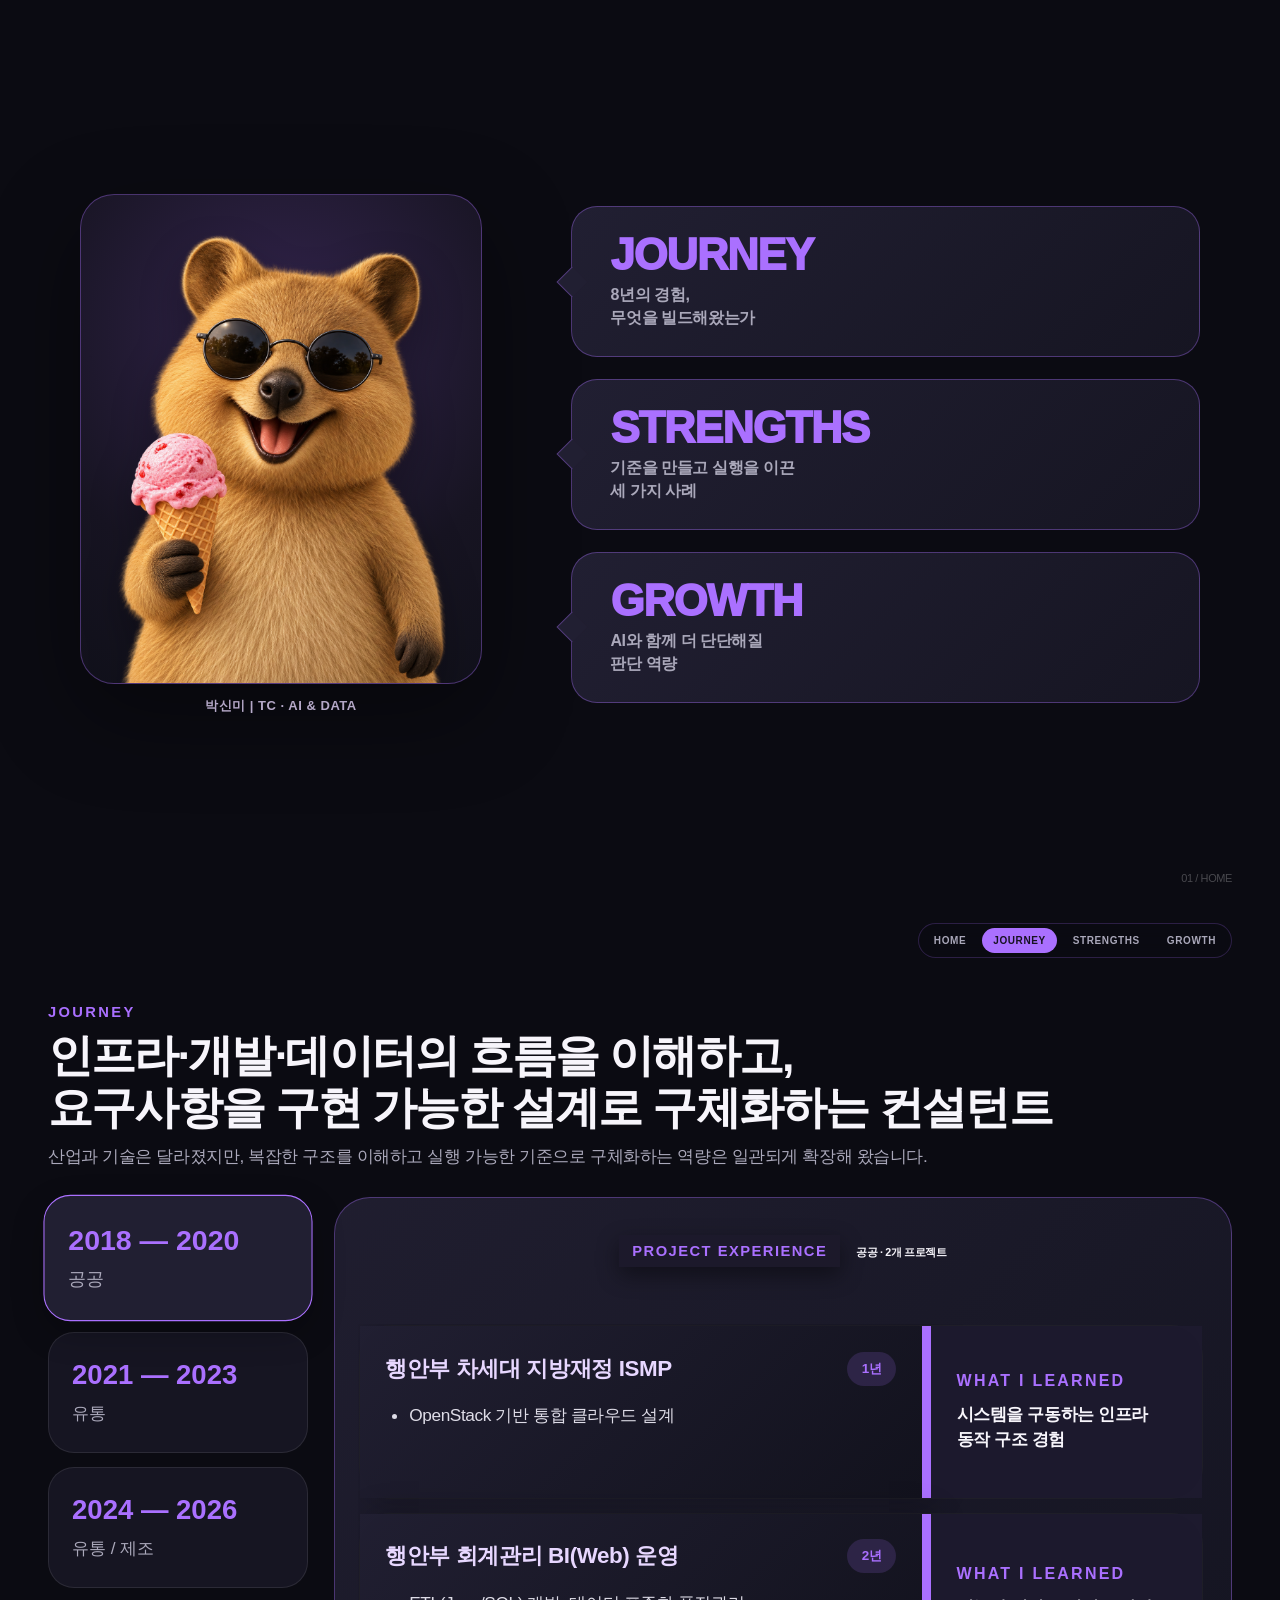
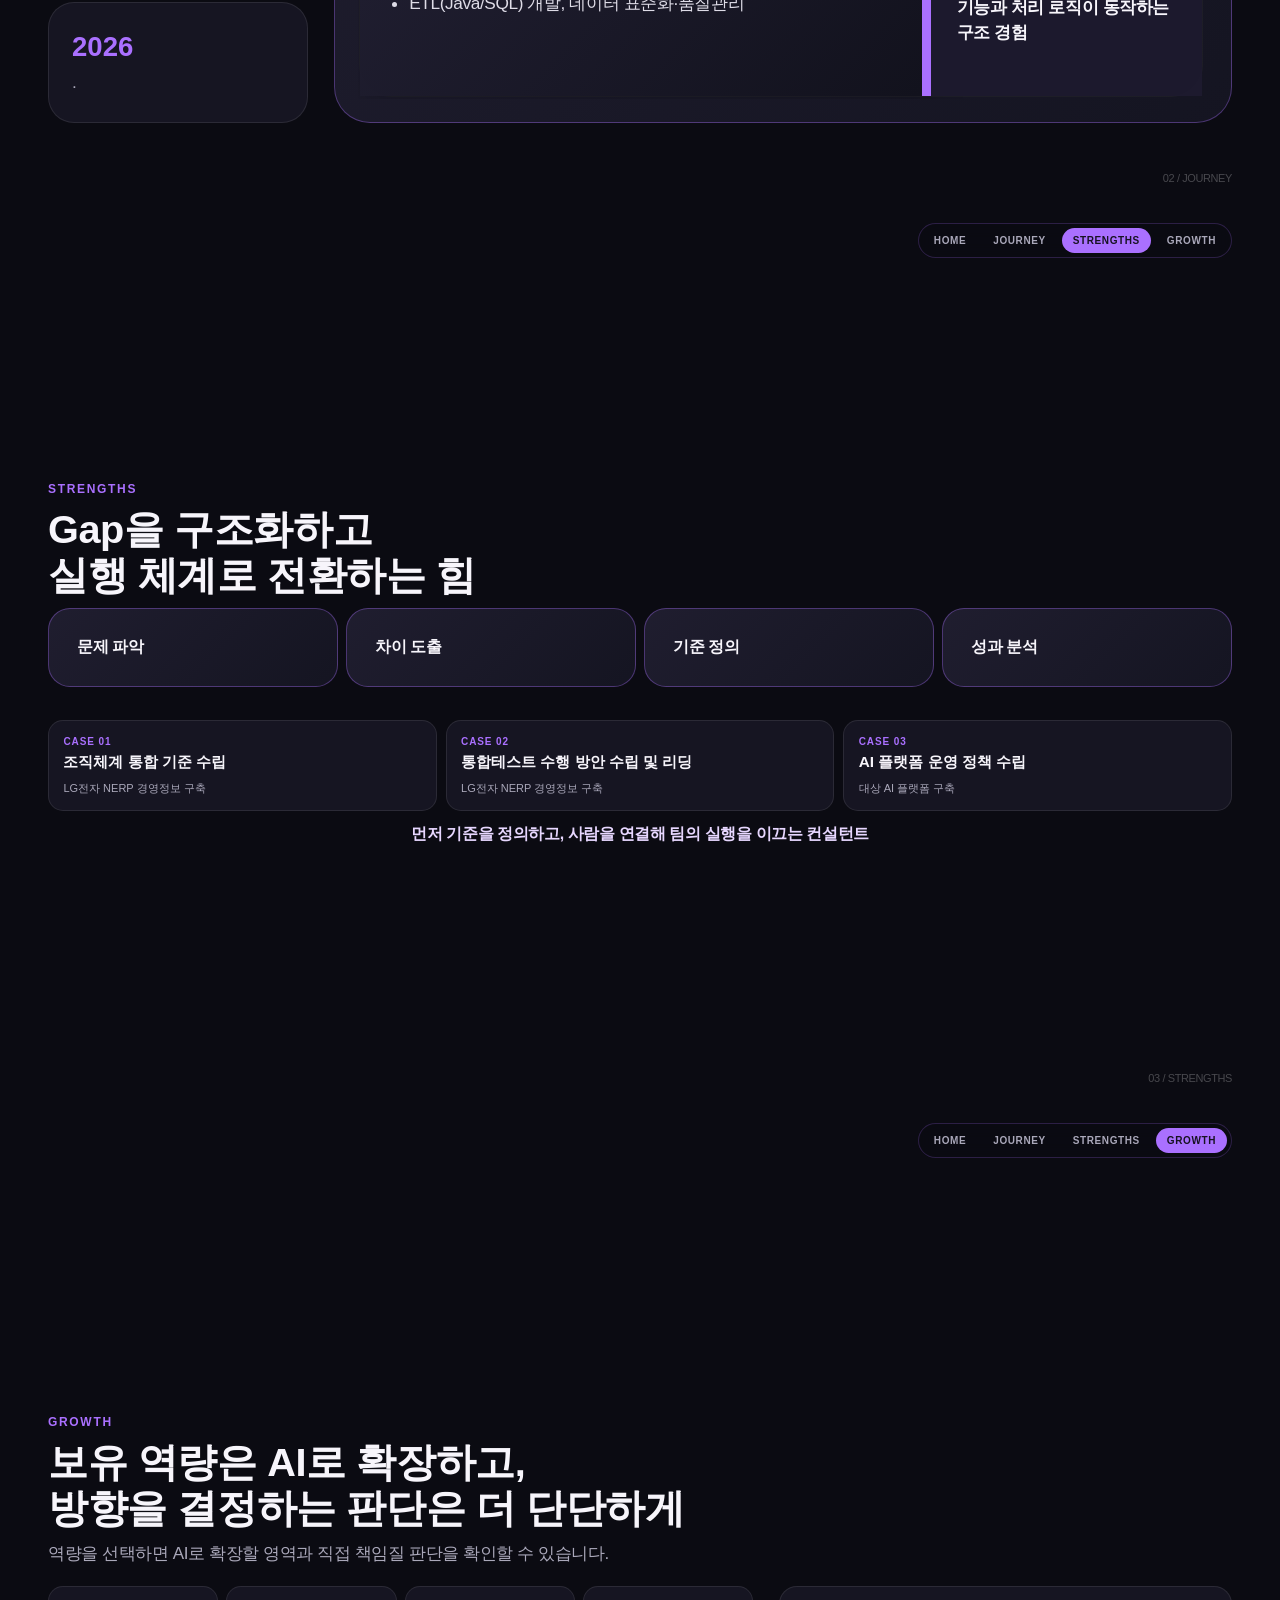
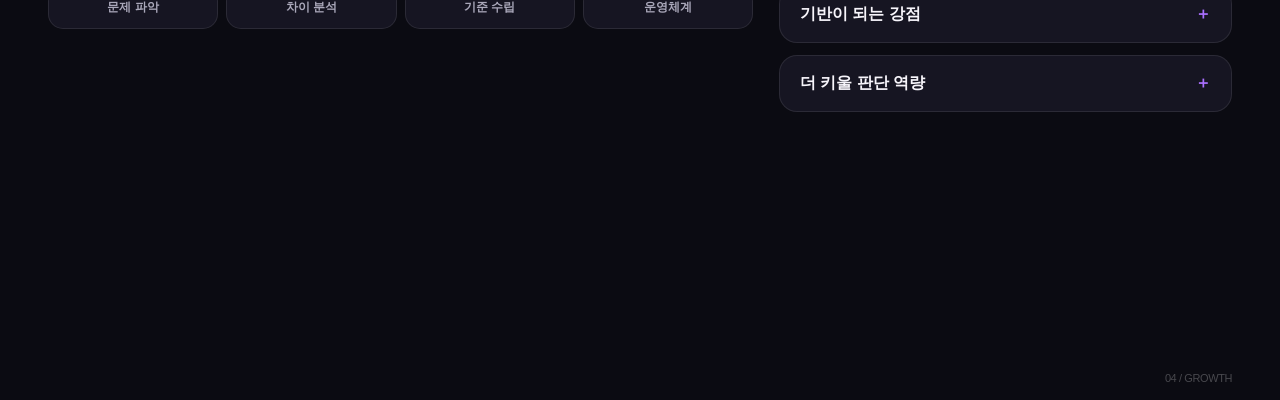
==== mycareer.html @ f5cd616d "Add career storytelling portfolio" ====
<!doctype html>
<html lang="ko">
<head>
  <meta charset="utf-8">
  <meta name="viewport" content="width=device-width,initial-scale=1,viewport-fit=cover">
  <meta name="description" content="">
  <title>박신미 | Career Storytelling</title>
  <link rel="stylesheet" href="mycareer.css?v=20260919-3">
  <script type="module" src="mycareer/app.js?v=20260919-2"></script>
</head>
<body>
  <div class="progress" id="progress" aria-hidden="true"></div>
  <p class="load-status" id="loadStatus" role="status">콘텐츠를 불러오는 중입니다.</p>

  <main hidden>
    <section class="slide home-slide" id="home" aria-label="Career Storytelling Home">
      <div class="slide-inner home-grid">
        <figure class="quokka-figure">
          <div class="quokka-card"><img id="quokkaImage" src="images/쿼카 이미지.png" alt=""></div>
          <figcaption data-text="home.imageCaption"></figcaption>
        </figure>
        <nav class="home-menu" id="homeMenu" aria-label="발표 목차"></nav>
      </div>
      <span class="page-no">01 / HOME</span>
    </section>

    <section class="slide" id="journey" aria-labelledby="journeyTitle">
      <nav class="section-nav" aria-label="발표 영역 이동"></nav>
      <div class="slide-inner">
        <header class="slide-head">
          <p class="eyebrow" data-text="journey.eyebrow"></p>
          <h2 id="journeyTitle" data-text="journey.title"></h2>
          <p class="lead" data-text="journey.description"></p>
        </header>
        <div class="journey-layout awaiting">
          <div class="select-list journey-list" id="journeyTabs" aria-label="경력 연도 선택"></div>
          <article class="detail-panel journey-detail" id="journeyDetail" aria-live="polite" hidden></article>
        </div>
      </div>
      <span class="page-no">02 / JOURNEY</span>
    </section>

    <section class="slide" id="strengths" aria-labelledby="strengthsTitle">
      <nav class="section-nav" aria-label="발표 영역 이동"></nav>
      <div class="slide-inner">
        <header class="slide-head compact-head">
          <p class="eyebrow" data-text="strengths.eyebrow"></p>
          <h2 id="strengthsTitle" data-text="strengths.title"></h2>
          <!-- <p class="lead" data-text="strengths.description"> -->
            <div class="case-steps">
            <div class="detail-panel case-detail"><b>문제 파악</b></div>
            <div class="detail-panel case-detail"><b>차이 도출</b></div>
            <div class="detail-panel case-detail"><b>기준 정의</b></div>
            <div class="detail-panel case-detail"><b>성과 분석</b></div>
            </div>
          <!-- </p> -->
        </header>
        <section class="method-strip" aria-label="네 가지 문제 해결 역량">
          <div id="methodSteps"></div>
        </section>
        <div class="strength-layout awaiting">
          <div class="select-list case-list" id="caseTabs" aria-label="강점 사례 선택"></div>
          <article class="detail-panel case-detail" id="caseDetail" aria-live="polite" hidden></article>
        </div>
        <p class="closing" data-text="strengths.closing"></p>
      </div>
      <span class="page-no">03 / STRENGTHS</span>
    </section>

    <section class="slide" id="growth" aria-labelledby="growthTitle">
      <nav class="section-nav" aria-label="발표 영역 이동"></nav>
      <div class="slide-inner">
        <header class="slide-head compact-head">
          <p class="eyebrow" data-text="growth.eyebrow"></p>
          <h2 id="growthTitle" data-text="growth.title"></h2>
          <p class="lead" data-text="growth.description"></p>
        </header>
        <div class="growth-layout">
          <div>
            <div class="capability-tabs" id="capabilityTabs" aria-label="역량 선택"></div>
            <article class="growth-detail" id="growthDetail" aria-live="polite" hidden></article>
          </div>
          <div class="growth-secondary">
            <section class="accordion-panel" id="foundationPanel">
              <button class="accordion-trigger" type="button" aria-expanded="false"><span data-text="growth.foundationTitle"></span><b>＋</b></button>
              <div class="accordion-content" id="foundationContent" hidden></div>
            </section>
            <section class="accordion-panel" id="priorityPanel">
              <button class="accordion-trigger" type="button" aria-expanded="false"><span data-text="growth.priorityTitle"></span><b>＋</b></button>
              <div class="accordion-content" id="priorityContent" hidden></div>
            </section>
          </div>
        </div>
      </div>
      <span class="page-no">04 / GROWTH</span>
    </section>
  </main>
  <noscript>이 페이지는 JavaScript를 활성화해야 표시됩니다.</noscript>
</body>
</html>
---- mycareer.css ----
/* 발표 화면: 각 section이 디바이스의 한 화면을 정확히 사용합니다. */
:root{--bg:#0b0b12;--surface:#161522;--surface-2:#211f32;--text:#f7f5fb;--muted:#aaa8ba;--accent:#aa70ff;--accent-soft:#e7d7ff;--line:rgba(170,112,255,.36);--max:1280px;--nav:54px}
*{box-sizing:border-box}html{scroll-behavior:smooth;scroll-snap-type:y mandatory}body{margin:0;background:var(--bg);color:var(--text);font-family:Pretendard,"Noto Sans KR","Apple SD Gothic Neo",sans-serif;letter-spacing:-.025em;overflow-x:hidden}button,a{font:inherit}button{color:inherit}a{color:inherit;text-decoration:none}.progress{position:fixed;z-index:100;inset:0 auto auto 0;height:3px;width:0;background:var(--accent)}.load-status{padding:30px}.slide{position:relative;height:100vh;height:100svh;min-height:520px;padding:clamp(52px,7vh,80px) clamp(20px,4vw,48px) clamp(30px,4vh,48px);display:flex;align-items:center;scroll-snap-align:start;scroll-snap-stop:always;overflow:hidden}.slide-inner{width:min(100%,var(--max));max-height:100%;margin:auto}.home-link{position:absolute;z-index:20;right:clamp(20px,4vw,48px);top:clamp(18px,3vh,30px);padding:9px 15px;border:1px solid var(--line);border-radius:99px;color:var(--accent-soft);font-size:12px;font-weight:900;letter-spacing:.1em;background:rgba(11,11,18,.75);backdrop-filter:blur(9px)}.home-link:hover,.home-link:focus-visible{background:var(--accent);color:#171222}.page-no{position:absolute;right:clamp(20px,4vw,48px);bottom:16px;color:rgba(255,255,255,.25);font-size:11px}.eyebrow{margin:0 0 10px;color:var(--accent);font-size:12px;font-weight:900;letter-spacing:.14em}h1,h2,h3,p{margin-top:0}h1{margin-bottom:16px;font-size:clamp(34px,5.1vw,70px);line-height:1.1}h2{margin-bottom:10px;font-size:clamp(25px,3.1vw,46px);line-height:1.16}.hl{color:var(--accent)}.lead{max-width:950px;margin-bottom:0;color:var(--muted);font-size:clamp(13px,1.35vw,17px);line-height:1.55}.slide-head{margin-bottom:clamp(18px,3vh,34px)}.compact-head{margin-bottom:clamp(10px,2vh,20px)}
/* HOME */.home-grid{display:grid;grid-template-columns:.82fr .76fr 1fr;align-items:center;gap:clamp(24px,4vw,62px)}.home-copy{align-self:center}.quokka-card{position:relative;width:100%;max-width:390px;aspect-ratio:.82;margin:0 auto;display:grid;place-items:end center;overflow:hidden;border:1px solid var(--line);border-radius:34px;background:radial-gradient(circle at 50% 28%,#33244d,#171422 64%,#11111b);box-shadow:0 30px 90px rgba(0,0,0,.38)}.quokka-card img{width:108%;height:100%;object-fit:contain;object-position:center bottom;filter:drop-shadow(0 20px 20px rgba(0,0,0,.3))}.quokka-card figcaption{position:absolute;bottom:16px;padding:7px 13px;border-radius:99px;background:rgba(11,11,18,.72);font-size:11px;font-weight:800;backdrop-filter:blur(8px)}.home-menu{display:grid;gap:14px}.home-menu a{padding:18px 22px;border:1px solid var(--line);border-radius:20px;background:linear-gradient(135deg,var(--surface-2),var(--surface));transition:.22s}.home-menu a:hover,.home-menu a:focus-visible{transform:translateX(-7px);border-color:var(--accent)}.home-menu small{display:block;margin-bottom:6px;color:var(--accent);font-size:10px;font-weight:900;letter-spacing:.12em}.home-menu strong{font-size:clamp(16px,1.6vw,22px);line-height:1.35}
/* 선택형 공통 */.journey-layout,.strength-layout{display:grid;grid-template-columns:minmax(235px,.58fr) 1.42fr;gap:clamp(16px,2vw,28px);min-height:0}.select-list{display:grid;gap:9px}.select-list button,.capability-tabs button{width:100%;border:1px solid rgba(255,255,255,.09);border-radius:15px;background:var(--surface);text-align:left;cursor:pointer;transition:.2s}.select-list button:hover,.select-list button.active,.capability-tabs button:hover,.capability-tabs button.active{border-color:var(--accent);background:var(--surface-2)}.detail-panel{min-height:0;border:1px solid var(--line);border-radius:22px;background:linear-gradient(135deg,rgba(32,30,48,.98),rgba(21,21,34,.98));animation:reveal .28s ease}
/* JOURNEY */.journey-list{grid-template-rows:repeat(4,1fr)}.journey-list button{padding:clamp(12px,2vh,21px)}.journey-list button.active{transform:scale(1.035);box-shadow:0 12px 32px rgba(0,0,0,.24)}.journey-list b{display:block;color:var(--accent);font-size:clamp(16px,2vw,24px)}.journey-list span{display:block;margin-top:3px;color:var(--muted);font-size:12px}.journey-detail{padding:clamp(18px,3vw,34px);display:grid;grid-template-columns:1fr .72fr;gap:24px;align-items:center}.detail-kicker{margin-bottom:8px;color:var(--accent);font-size:11px;font-weight:900;letter-spacing:.1em}.journey-detail h3{font-size:clamp(20px,2.2vw,30px)}.project-list{margin:0;padding-left:20px}.project-list li{margin:8px 0;color:#dedce7;font-size:clamp(13px,1.25vw,16px);line-height:1.45}.insight-card{padding:22px;border-radius:18px;background:rgba(11,11,18,.55)}.insight-card h4{margin:0 0 9px;color:var(--accent);font-size:12px}.insight-card p{margin:0;font-size:clamp(15px,1.55vw,20px);line-height:1.55}
/* STRENGTHS */.method-strip{display:grid;grid-template-columns:minmax(230px,.75fr) 1.6fr;align-items:center;gap:18px;margin-bottom:clamp(10px,1.7vh,18px);padding:11px 16px;border-radius:16px;background:var(--surface)}.method-strip h3{margin:0;font-size:clamp(13px,1.2vw,16px)}.method-strip>div{display:grid;grid-template-columns:repeat(4,1fr);gap:7px}.method-step{padding:8px;text-align:center;border-radius:10px;background:rgba(11,11,18,.55);font-size:11px}.method-step b{color:var(--accent);margin-right:5px}.case-list{grid-template-rows:repeat(3,1fr)}.case-list button{padding:clamp(11px,1.6vh,17px)}.case-list small{display:block;color:var(--accent);font-size:10px;font-weight:900;letter-spacing:.09em}.case-list b{display:block;margin:5px 0;font-size:clamp(13px,1.2vw,16px)}.case-list span{color:var(--muted);font-size:11px}.case-detail{padding:clamp(16px,2.4vw,28px)}.case-title-row{display:flex;align-items:start;justify-content:space-between;gap:16px}.case-title-row h3{margin:3px 0 14px;font-size:clamp(18px,1.8vw,25px)}.chip{padding:7px 11px;border-radius:99px;background:rgba(170,112,255,.15);color:var(--accent-soft);font-size:10px;font-weight:850;white-space:nowrap}.case-steps{display:grid;grid-template-columns:repeat(4,1fr);gap:8px}.case-step{padding:clamp(10px,1.3vw,16px);border-radius:13px;background:rgba(11,11,18,.52)}.case-step b{display:block;margin-bottom:8px;color:var(--accent);font-size:11px}.case-step p{margin:0;font-size:clamp(11px,1vw,13px);line-height:1.5}.closing{margin:clamp(8px,1.4vh,15px) 0 0;color:var(--accent-soft);font-size:clamp(13px,1.25vw,17px);font-weight:850;text-align:center}
/* GROWTH */.growth-layout{display:grid;grid-template-columns:1.4fr .9fr;gap:clamp(16px,2vw,26px)}.capability-tabs{display:grid;grid-template-columns:repeat(4,1fr);gap:8px;margin-bottom:12px}.capability-tabs button{padding:12px 8px;text-align:center;color:var(--muted);font-size:12px;font-weight:850}.capability-tabs button.active{color:var(--text)}.growth-detail{display:grid;grid-template-columns:1fr 1fr;gap:12px}.judgment-card{min-height:clamp(145px,23vh,220px);padding:clamp(17px,2.2vw,26px);border-radius:20px;background:var(--surface)}.judgment-card.human{background:var(--surface-2);border-top:3px solid var(--accent)}.judgment-card small{color:var(--accent);font-size:10px;font-weight:900;letter-spacing:.1em}.judgment-card h3{margin:16px 0 0;font-size:clamp(17px,2vw,25px);line-height:1.45}.growth-secondary{display:grid;gap:12px}.accordion-panel{border:1px solid rgba(255,255,255,.09);border-radius:18px;background:var(--surface);overflow:hidden}.accordion-trigger{width:100%;padding:17px 20px;display:flex;justify-content:space-between;border:0;background:transparent;font-weight:850;cursor:pointer;text-align:left}.accordion-trigger b{color:var(--accent)}.accordion-content{padding:0 14px 14px;display:grid;gap:7px}.accordion-content[hidden]{display:none}.mini-item{padding:11px 13px;border-radius:12px;background:rgba(11,11,18,.52)}.mini-item small{color:var(--accent);font-size:9px;font-weight:900}.mini-item b{display:block;margin:4px 0;font-size:12px}.mini-item p{margin:0;color:var(--muted);font-size:11px;line-height:1.4}
button:focus-visible,a:focus-visible{outline:3px solid var(--accent);outline-offset:3px}@keyframes reveal{from{opacity:.35;transform:translateY(7px)}to{opacity:1;transform:none}}
/* 낮은 노트북·태블릿에서는 글자와 여백을 줄여 한 화면을 유지합니다. */
@media(max-height:720px) and (min-width:761px){.slide{padding-top:46px;padding-bottom:26px}.slide-head{margin-bottom:12px}.lead{font-size:12px}.home-grid{grid-template-columns:.8fr .62fr 1fr}.quokka-card{max-width:290px}.method-strip{margin-bottom:8px;padding:8px 13px}.journey-list button{padding:10px}.case-list button{padding:9px}.case-detail{padding:16px}.case-step{padding:10px}.closing{margin-top:7px}.judgment-card{min-height:138px}.accordion-trigger{padding:12px 16px}.mini-item{padding:8px 11px}}
/* 모바일은 세로 한 화면 안에서 선택 버튼과 상세 내용이 위아래로 배치됩니다. */
@media(max-width:760px){html{scroll-snap-type:y proximity}.slide{padding:54px 16px 28px;min-height:560px}.home-grid{grid-template-columns:1fr 1fr;grid-template-rows:auto 1fr;gap:14px}.home-copy{grid-column:1/-1}.home-copy .lead{display:none}.quokka-card{max-height:48vh;border-radius:22px}.home-menu{gap:8px}.home-menu a{padding:12px}.home-menu strong{font-size:13px}.journey-layout,.strength-layout,.growth-layout{grid-template-columns:1fr}.select-list{display:flex;overflow-x:auto;scrollbar-width:none}.select-list button{flex:0 0 42%;padding:10px}.journey-detail{grid-template-columns:1fr;padding:16px;gap:12px}.journey-detail h3{margin-bottom:8px}.project-list li{margin:4px 0;font-size:11px}.insight-card{padding:12px}.insight-card p{font-size:12px}.method-strip{grid-template-columns:1fr;padding:9px;margin-bottom:8px;gap:7px}.method-strip h3{font-size:11px}.method-step{padding:6px;font-size:9px}.strength-layout{gap:8px}.case-list button{flex-basis:62%}.case-detail{padding:13px}.case-title-row h3{margin-bottom:8px}.case-steps{grid-template-columns:1fr 1fr}.case-step{padding:8px}.case-step b{margin-bottom:4px}.case-step p{font-size:9px}.closing{font-size:11px;margin-top:7px}.compact-head{margin-bottom:8px}.compact-head .lead{display:none}.growth-layout{gap:10px}.capability-tabs{gap:5px}.capability-tabs button{padding:9px 4px;font-size:10px}.judgment-card{min-height:110px;padding:14px}.judgment-card h3{margin-top:9px;font-size:14px}.growth-secondary{grid-template-columns:1fr 1fr;gap:7px}.accordion-trigger{padding:11px;font-size:11px}.accordion-content{position:absolute;z-index:10;left:16px;right:16px;padding:12px;background:var(--surface-2);border-radius:14px;box-shadow:0 18px 50px rgba(0,0,0,.5)}.mini-item{padding:8px}.home-link{top:13px;right:16px;padding:7px 11px}.page-no{display:none}}
@media(max-width:420px){h1{font-size:30px}h2{font-size:22px}.home-grid{grid-template-columns:.85fr 1fr}.quokka-card{max-height:43vh}.home-menu strong{font-size:11px}.slide-head{margin-bottom:12px}.journey-list button{flex-basis:48%}.method-strip>div{gap:3px}.method-step b{display:block}.case-list button{flex-basis:72%}}
@media(prefers-reduced-motion:reduce){html{scroll-behavior:auto}*,*::before,*::after{animation:none!important;transition:none!important}}
@media print{html{scroll-snap-type:none}.progress,.home-link{display:none}.slide{height:auto;min-height:100vh;page-break-after:always;overflow:visible}}

/* 발표 전에는 선택지만 넓게 보여주고, 클릭 후 상세 패널이 같은 화면에 나타납니다. */
.journey-layout.awaiting,.strength-layout.awaiting{grid-template-columns:1fr}
.journey-layout.awaiting .select-list,.strength-layout.awaiting .select-list{display:grid;grid-template-columns:repeat(4,1fr);grid-template-rows:1fr}
.strength-layout.awaiting .select-list{grid-template-columns:repeat(3,1fr)}
[hidden]{display:none!important}
@media(max-width:760px){.journey-layout.awaiting .select-list,.strength-layout.awaiting .select-list{display:flex}.journey-layout.awaiting .select-list button{flex-basis:48%}.strength-layout.awaiting .select-list button{flex-basis:72%}}

/* HOME 개편: 쿼카와 쿼카가 말하는 세 개의 발표 주제만 보여줍니다. */
.home-slide{padding-top:clamp(36px,5vh,58px)}
.home-grid{grid-template-columns:minmax(260px,.78fr) minmax(360px,1.22fr);gap:clamp(42px,7vw,100px);max-width:1120px}
.quokka-figure{width:100%;max-width:430px;margin:0 auto;text-align:center}
.quokka-card{max-width:none}
.quokka-figure figcaption{display:block;margin-top:13px;color:var(--accent-soft);font-size:13px;font-weight:850;letter-spacing:.04em}
.home-menu{gap:clamp(14px,2.4vh,24px)}
.home-menu a{position:relative;padding:clamp(21px,3vh,32px) clamp(24px,3vw,38px);border-radius:26px}
.home-menu a::before{content:"";position:absolute;left:-11px;top:50%;width:21px;height:21px;transform:translateY(-50%) rotate(45deg);border-left:1px solid var(--line);border-bottom:1px solid var(--line);background:var(--surface-2)}
.home-menu a:hover::before,.home-menu a:focus-visible::before{border-color:var(--accent)}
.home-menu small{margin:0 0 7px;color:var(--accent);font-size:clamp(25px,3.4vw,46px);line-height:1;font-weight:950;letter-spacing:-.025em}
.home-menu strong{color:var(--muted);font-size:clamp(12px,1.25vw,16px);font-weight:650;line-height:1.4}

/* 모든 하위 화면에서 전체 발표 영역으로 바로 이동합니다. */
.section-nav{position:absolute;z-index:20;right:clamp(20px,4vw,48px);top:clamp(16px,2.5vh,26px);display:flex;gap:5px;padding:4px;border:1px solid rgba(170,112,255,.22);border-radius:99px;background:rgba(11,11,18,.78);backdrop-filter:blur(10px)}
.section-nav a{padding:7px 11px;border-radius:99px;color:var(--muted);font-size:10px;font-weight:900;letter-spacing:.06em}
.section-nav a:hover,.section-nav a:focus-visible,.section-nav a.active{color:#171222;background:var(--accent)}

@media(max-height:720px) and (min-width:761px){.home-grid{grid-template-columns:minmax(220px,.65fr) 1.35fr}.quokka-figure{max-width:300px}.home-menu a{padding:16px 28px}.home-menu small{font-size:28px}}
@media(max-width:760px){.home-grid{grid-template-columns:minmax(130px,.82fr) 1.18fr;grid-template-rows:1fr;gap:20px}.quokka-card{max-height:66vh}.quokka-figure figcaption{font-size:10px;margin-top:8px}.home-menu{gap:8px}.home-menu a{padding:15px 14px;border-radius:17px}.home-menu a::before{left:-8px;width:15px;height:15px}.home-menu small{font-size:clamp(19px,6vw,30px);margin-bottom:4px}.home-menu strong{font-size:10px}.section-nav{right:12px;top:10px;gap:1px}.section-nav a{padding:6px 7px;font-size:8px}}
@media(max-width:420px){.home-grid{grid-template-columns:.82fr 1.18fr;gap:14px}.home-menu small{font-size:18px}.home-menu strong{font-size:9px}.home-menu a{padding:13px 11px}}

/* STRENGTHS 상단: 제목 대신 네 가지 문제 해결 역량을 동일한 비중의 박스로 강조합니다. */
.method-strip{display:block;padding:0;background:transparent}
.method-strip>div{display:grid;grid-template-columns:repeat(4,1fr);gap:10px}
.method-step{position:relative;min-height:58px;padding:13px 12px;display:flex;align-items:center;justify-content:center;border:1px solid rgba(170,112,255,.24);border-radius:14px;background:linear-gradient(135deg,var(--surface-2),var(--surface));font-size:clamp(12px,1.15vw,15px);font-weight:850}
.method-step:not(:last-child)::after{content:"→";position:absolute;z-index:2;right:-10px;color:var(--accent);font-size:14px}
.method-step b{margin-right:8px;font-size:10px;letter-spacing:.08em}
@media(max-height:720px) and (min-width:761px){.method-step{min-height:45px;padding:9px}}
@media(max-width:760px){.method-strip>div{gap:5px}.method-step{min-height:43px;padding:7px 4px;flex-direction:column;font-size:9px}.method-step b{margin:0 0 2px}.method-step:not(:last-child)::after{right:-6px;font-size:10px}}

/* JOURNEY 프로젝트 카드: 같은 연도의 프로젝트를 이름·수행 내용·경험별로 분리합니다. */
.journey-detail{display:block;padding:clamp(16px,2.2vw,28px)}
.journey-detail-head{display:flex;align-items:baseline;justify-content:space-between;gap:16px;margin-bottom:12px}
.journey-detail-head .detail-kicker,.journey-detail-head h3{margin:0}
.project-cards{display:grid;grid-template-columns:repeat(2,minmax(0,1fr));gap:11px}
.project-card{min-width:0;padding:clamp(13px,1.6vw,19px);border-radius:16px;background:rgba(11,11,18,.54)}
.project-card-head{display:flex;align-items:start;justify-content:space-between;gap:10px;margin-bottom:8px}
.project-card-head h4{margin:0;color:var(--accent-soft);font-size:clamp(13px,1.2vw,16px);line-height:1.35}
.project-card-head span{flex:0 0 auto;padding:4px 7px;border-radius:99px;background:rgba(170,112,255,.15);color:var(--accent);font-size:9px;font-weight:850}
.project-card .project-list{margin-bottom:10px}
.project-card .project-list li{margin:4px 0;font-size:clamp(14px,.95vw,13px);line-height:1.4}
.project-insight{padding:9px 11px;border-left:3px solid var(--accent);background:rgba(170,112,255,.08)}
.project-insight b{display:block;margin-bottom:3px;color:var(--accent);font-size:8px;letter-spacing:.08em}
.project-insight p{margin:0;font-size:clamp(10px,.9vw,12px);line-height:1.4}
@media(max-height:720px) and (min-width:761px){.journey-detail{padding:14px}.project-card{padding:11px}.project-card .project-list li{font-size:10px}.project-insight{padding:7px 9px}}
@media(max-width:760px){.journey-detail-head{margin-bottom:7px}.journey-detail-head h3{font-size:13px}.project-cards{gap:7px}.project-card{padding:9px}.project-card-head{display:block}.project-card-head h4{font-size:10px}.project-card-head span{display:inline-block;margin-top:4px}.project-card .project-list{padding-left:13px;margin-bottom:6px}.project-card .project-list li{font-size:8px}.project-insight{padding:6px}.project-insight p{font-size:8px}}

/* JOURNEY 참고 레이아웃: 프로젝트는 위아래, 카드 내부 정보는 왼쪽과 오른쪽으로 구분합니다. */
.journey-detail{display:flex;flex-direction:column;padding:clamp(14px,2vw,24px)}
.journey-detail-head{flex:0 0 auto;margin-bottom:10px}
.project-cards{flex:1;min-height:0;display:flex;flex-direction:column;gap:9px}
.project-card{flex:var(--duration-weight,1) 1 0;min-height:80px;padding:0;display:grid;grid-template-columns:minmax(0,1fr) minmax(230px,1.05fr);gap:0;overflow:hidden;border:1px solid rgba(255,255,255,.06);border-radius:18px;background:rgba(11,11,18,.5)}
.project-main{min-width:0;padding:clamp(12px,1.5vw,19px);display:flex;flex-direction:column;justify-content:flex-start;background:linear-gradient(135deg,rgba(33,31,50,.96),rgba(18,18,29,.96));box-shadow:10px 0 24px rgba(0,0,0,.18)}
.project-card-head{display:flex;align-items:center;justify-content:space-between;gap:12px;margin:0 0 7px}
.project-card-head h4{margin:0;color:var(--accent-soft);font-size:clamp(12px,1.25vw,17px);line-height:1.3}
.project-card-head span{flex:0 0 auto;padding:5px 9px;border-radius:99px;background:rgba(170,112,255,.16);color:var(--accent);font-size:10px;font-weight:900}
.project-card .project-list{margin:0;padding-left:17px}
.project-card .project-list li{margin:3px 0;font-size:clamp(14px,.88vw,12px);line-height:1.35}
.project-insight{min-width:0;margin:0;padding:clamp(12px,1.6vw,20px);display:flex;flex-direction:column;justify-content:center;border:0;border-left:5px solid var(--accent);background:rgba(30,27,47,.92)}
.project-insight b{display:block;margin-bottom:8px;color:var(--accent);font-size:10px;letter-spacing:.12em}
.project-insight p{margin:0;font-size:clamp(11px,1.1vw,15px);font-weight:700;line-height:1.45}
@media(max-height:720px) and (min-width:761px){.journey-detail{padding:12px}.project-cards{gap:6px}.project-card{min-height:64px}.project-main,.project-insight{padding:9px 12px}.project-card-head{margin-bottom:3px}.project-card .project-list li{margin:1px 0;font-size:9px}.project-insight b{margin-bottom:4px}}
@media(max-width:760px){.journey-detail{padding:10px}.journey-detail-head{margin-bottom:6px}.project-cards{gap:5px}.project-card{min-height:74px;grid-template-columns:minmax(0,1.15fr) minmax(115px,.85fr);border-radius:11px}.project-main,.project-insight{padding:8px}.project-card-head{display:flex;margin-bottom:3px}.project-card-head h4{font-size:9px}.project-card-head span{margin:0;padding:3px 5px;font-size:7px}.project-card .project-list{padding-left:11px}.project-card .project-list li{margin:1px 0;font-size:7px}.project-insight{border-left-width:3px}.project-insight b{margin-bottom:3px;font-size:6px}.project-insight p{font-size:8px}}

/* JOURNEY 정보 비중 조정: 연도는 간결하게, 프로젝트 수행 경험은 더 크게 보여줍니다. */
.journey-layout{grid-template-columns:minmax(170px,.38fr) minmax(0,1.62fr);gap:clamp(14px,1.7vw,22px)}
.project-card{grid-template-columns:minmax(0,1.55fr) minmax(190px,.65fr)}
.project-card-head h4{font-size:clamp(15px,1.45vw,20px)}
.project-card .project-list li{font-size:clamp(11px,1.08vw,15px);line-height:1.45}
.project-insight{padding-inline:clamp(11px,1.25vw,17px)}
.project-insight p{font-size:clamp(10px,.95vw,13px)}
@media(max-height:720px) and (min-width:761px){.journey-layout{grid-template-columns:minmax(155px,.34fr) minmax(0,1.66fr)}.project-card{grid-template-columns:minmax(0,1.6fr) minmax(175px,.6fr)}.project-card-head h4{font-size:13px}.project-card .project-list li{font-size:10px}.project-insight p{font-size:9px}}
@media(max-width:760px){.journey-layout{grid-template-columns:1fr}.project-card{grid-template-columns:minmax(0,1.45fr) minmax(105px,.55fr)}.project-card-head h4{font-size:10px}.project-card .project-list li{font-size:8px}.project-insight p{font-size:7px}}

/* JOURNEY 확대 레이아웃: 1600×800 발표 화면의 정보 크기와 비율을 기준으로 합니다. */
#journey .slide-inner{width:min(100%,1540px)}
#journey .slide-head{margin-bottom:clamp(20px,3vh,30px)}
#journey .eyebrow{font-size:clamp(14px,1.15vw,19px);letter-spacing:.16em}
#journey .slide-head h2{font-size:clamp(36px,3.5vw,56px);line-height:1.16;letter-spacing:-.04em}
#journey .slide-head .lead{font-size:clamp(16px,1.35vw,21px);line-height:1.5}
#journey .journey-layout{grid-template-columns:minmax(260px,.48fr) minmax(0,1.86fr);gap:clamp(20px,2vw,30px)}
#journey .journey-list{gap:clamp(10px,1.5vh,17px)}
#journey .journey-list button{min-height:clamp(88px,13.5vh,124px);padding:clamp(16px,2.4vh,25px) clamp(18px,1.8vw,27px);border-radius:26px}
#journey .journey-list b{font-size:clamp(23px,2.15vw,35px);line-height:1.1}
#journey .journey-list span{margin-top:10px;font-size:clamp(14px,1.35vw,21px)}
#journey .journey-detail{padding:clamp(16px,1.8vw,27px);border-radius:36px}
#journey .journey-detail-head{margin-bottom:clamp(12px,1.7vh,18px);padding:0 4px}
#journey .journey-detail-head .detail-kicker{padding:8px 13px;background:rgba(28,25,43,.94);box-shadow:0 8px 22px rgba(0,0,0,.42);font-size:clamp(12px,1.15vw,18px)}
#journey .journey-detail-head h3{padding:6px 12px;background:rgba(20,18,29,.9);box-shadow:0 8px 22px rgba(0,0,0,.4);font-size:clamp(13px,1.25vw,19px)}
#journey .project-cards{gap:clamp(10px,1.5vh,17px)}
#journey .project-card{min-height:clamp(126px,18vh,190px);grid-template-columns:minmax(0,1.55fr) minmax(280px,.72fr);border-radius:32px}
#journey .project-main{padding:clamp(19px,2vw,30px);box-shadow:12px 0 30px rgba(0,0,0,.24)}
#journey .project-card-head{margin-bottom:clamp(9px,1.3vh,15px)}
#journey .project-card-head h4{font-size:clamp(19px,1.75vw,28px);line-height:1.25}
#journey .project-card-head span{padding:8px 15px;font-size:clamp(12px,1.05vw,17px)}
#journey .project-card .project-list{padding-left:24px}
#journey .project-card .project-list li{margin:6px 0;font-size:clamp(15px,1.35vw,21px);line-height:1.4}
#journey .project-insight{padding:clamp(19px,2vw,30px);border-left-width:9px}
#journey .project-insight b{margin-bottom:12px;font-size:clamp(13px,1.25vw,19px);letter-spacing:.14em}
#journey .project-insight p{font-size:clamp(15px,1.35vw,21px);line-height:1.45}

/* 화면 높이가 작은 노트북에서는 확대 비율을 낮춰 한 슬라이드 안에 유지합니다. */
@media(max-height:560px) and (min-width:761px){#journey .slide-head{margin-bottom:10px}#journey .eyebrow{font-size:12px}#journey .slide-head h2{font-size:30px}#journey .slide-head .lead{font-size:12px}#journey .journey-layout{grid-template-columns:minmax(150px,.34fr) minmax(0,1.66fr);gap:12px}#journey .journey-list{gap:6px}#journey .journey-list button{min-height:58px;padding:8px 12px;border-radius:14px}#journey .journey-list b{font-size:16px}#journey .journey-list span{margin-top:3px;font-size:10px}#journey .journey-detail{padding:10px;border-radius:18px}#journey .journey-detail-head{margin-bottom:6px}#journey .journey-detail-head .detail-kicker,#journey .journey-detail-head h3{padding:4px 7px;font-size:9px}#journey .project-cards{gap:5px}#journey .project-card{min-height:58px;grid-template-columns:minmax(0,1.6fr) minmax(170px,.6fr);border-radius:12px}#journey .project-main,#journey .project-insight{padding:8px 11px}#journey .project-card-head{margin-bottom:2px}#journey .project-card-head h4{font-size:11px}#journey .project-card-head span{padding:3px 6px;font-size:8px}#journey .project-card .project-list{padding-left:13px}#journey .project-card .project-list li{margin:1px 0;font-size:8px}#journey .project-insight{border-left-width:4px}#journey .project-insight b{margin-bottom:3px;font-size:7px}#journey .project-insight p{font-size:8px}}

/* 모바일에서는 연도 탭을 가로 스크롤로 유지하고 상세 카드만 읽기 좋은 범위에서 확대합니다. */
@media(max-width:760px){#journey .slide-head h2{font-size:24px}#journey .slide-head .lead{font-size:11px}#journey .journey-layout{grid-template-columns:1fr;gap:8px}#journey .journey-list{gap:6px}#journey .journey-list button{min-height:58px;padding:9px 11px;border-radius:13px}#journey .journey-list b{font-size:16px}#journey .journey-list span{margin-top:3px;font-size:9px}#journey .journey-detail{padding:9px;border-radius:15px}#journey .journey-detail-head{margin-bottom:5px}#journey .journey-detail-head .detail-kicker,#journey .journey-detail-head h3{padding:4px 6px;font-size:8px}#journey .project-cards{gap:5px}#journey .project-card{min-height:74px;grid-template-columns:minmax(0,1.45fr) minmax(105px,.55fr);border-radius:11px}#journey .project-main,#journey .project-insight{padding:8px}#journey .project-card-head{margin-bottom:3px}#journey .project-card-head h4{font-size:10px}#journey .project-card-head span{padding:3px 5px;font-size:7px}#journey .project-card .project-list{padding-left:12px}#journey .project-card .project-list li{margin:1px 0;font-size:8px}#journey .project-insight{border-left-width:3px}#journey .project-insight b{margin-bottom:3px;font-size:7px}#journey .project-insight p{font-size:8px}}

/* JOURNEY 잘림 방지와 카드 폭 통일 */
#journey .journey-layout,#journey .journey-detail,#journey .project-cards{min-width:0;width:100%}
#journey .journey-detail{overflow:hidden}
#journey .project-cards{overflow-y:auto;overflow-x:hidden;padding:1px 5px 2px 1px;scrollbar-width:thin;scrollbar-color:var(--accent) transparent}
#journey .project-card{width:100%;max-width:none;box-sizing:border-box;flex:var(--duration-weight,1) 0 auto;min-height:max-content;overflow:visible}
#journey .project-main,#journey .project-insight{min-width:0;height:100%;box-sizing:border-box}
#journey .project-card-head h4,#journey .project-card .project-list li,#journey .project-insight p{overflow:visible;white-space:normal;word-break:keep-all;overflow-wrap:break-word;text-overflow:clip}
#journey .project-card .project-list{width:100%;box-sizing:border-box}
#journey .project-insight{align-self:stretch}
#journey .project-cards::-webkit-scrollbar{width:6px}
#journey .project-cards::-webkit-scrollbar-thumb{border-radius:99px;background:var(--accent)}
#journey .project-cards::-webkit-scrollbar-track{background:transparent}
@media(max-width:760px){#journey .project-card{min-height:max-content}#journey .project-cards{padding-right:3px}#journey .project-card-head h4,#journey .project-card .project-list li,#journey .project-insight p{word-break:break-word}}
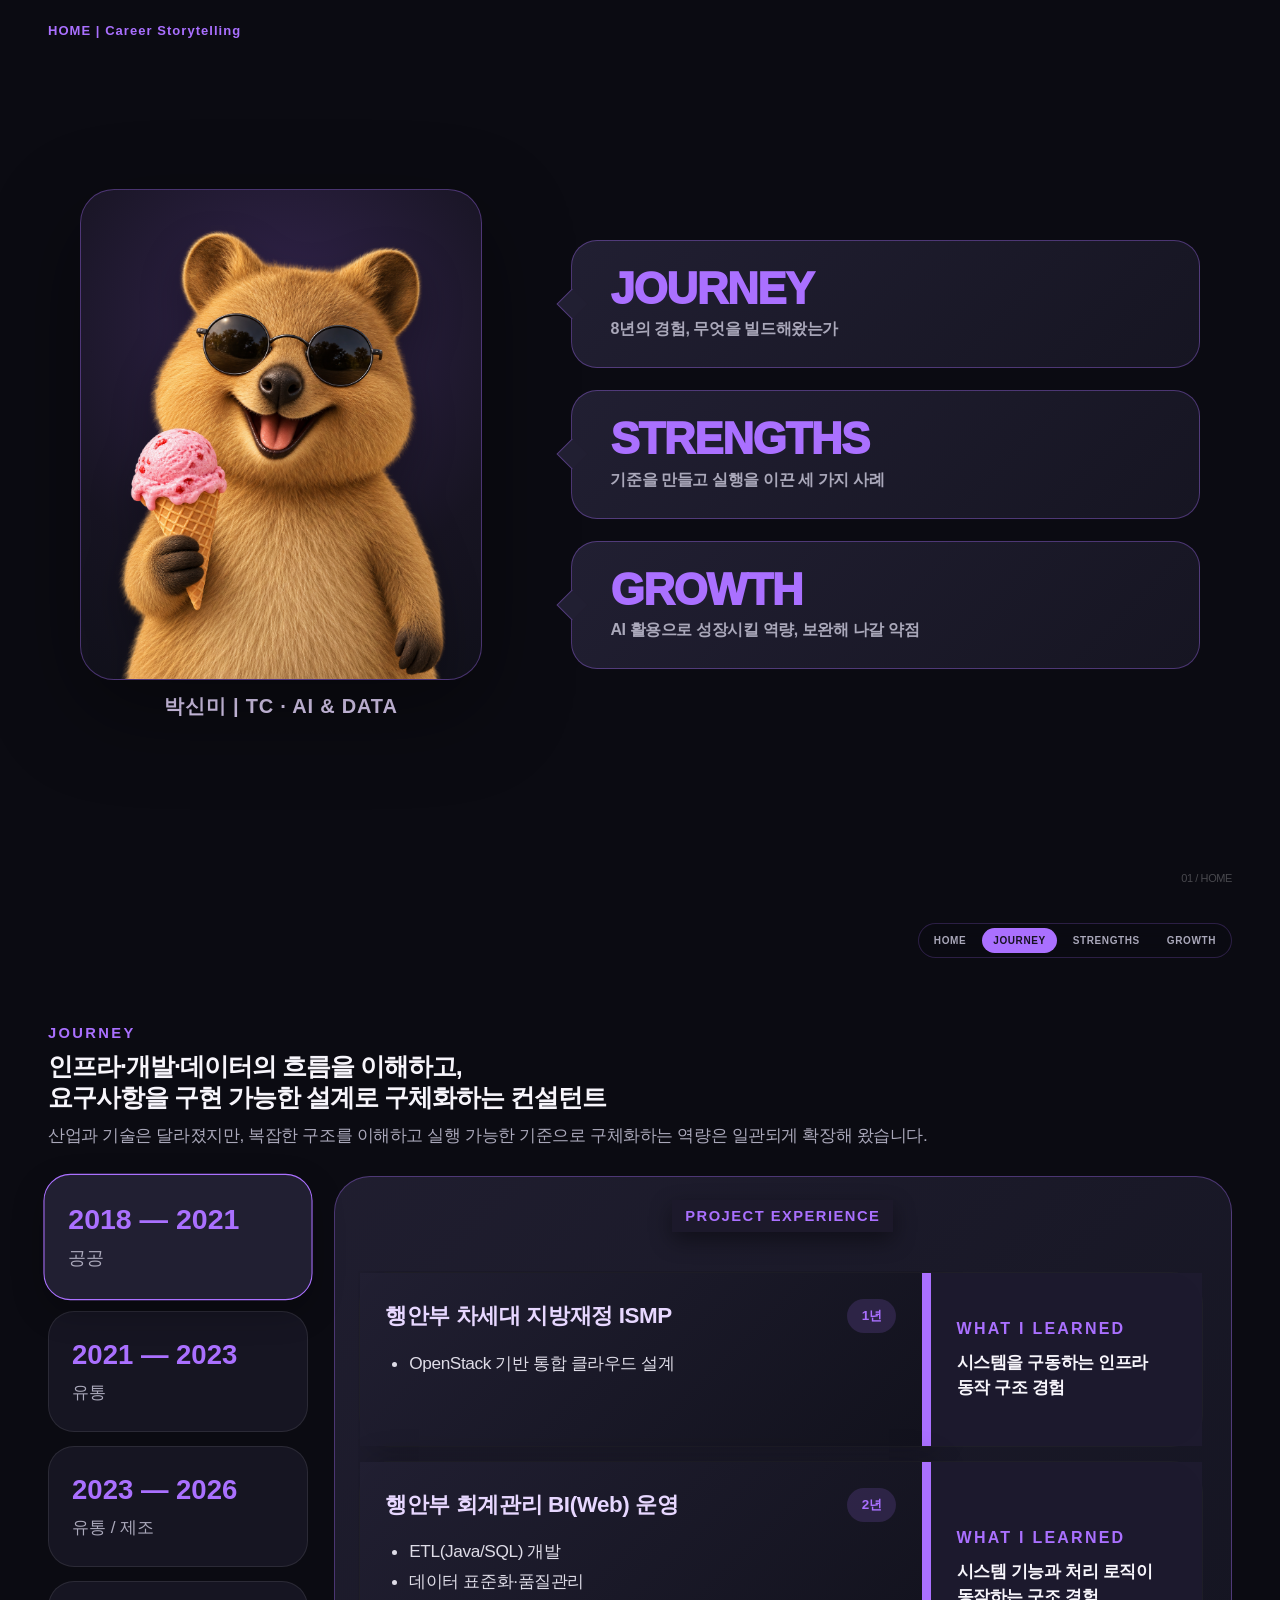
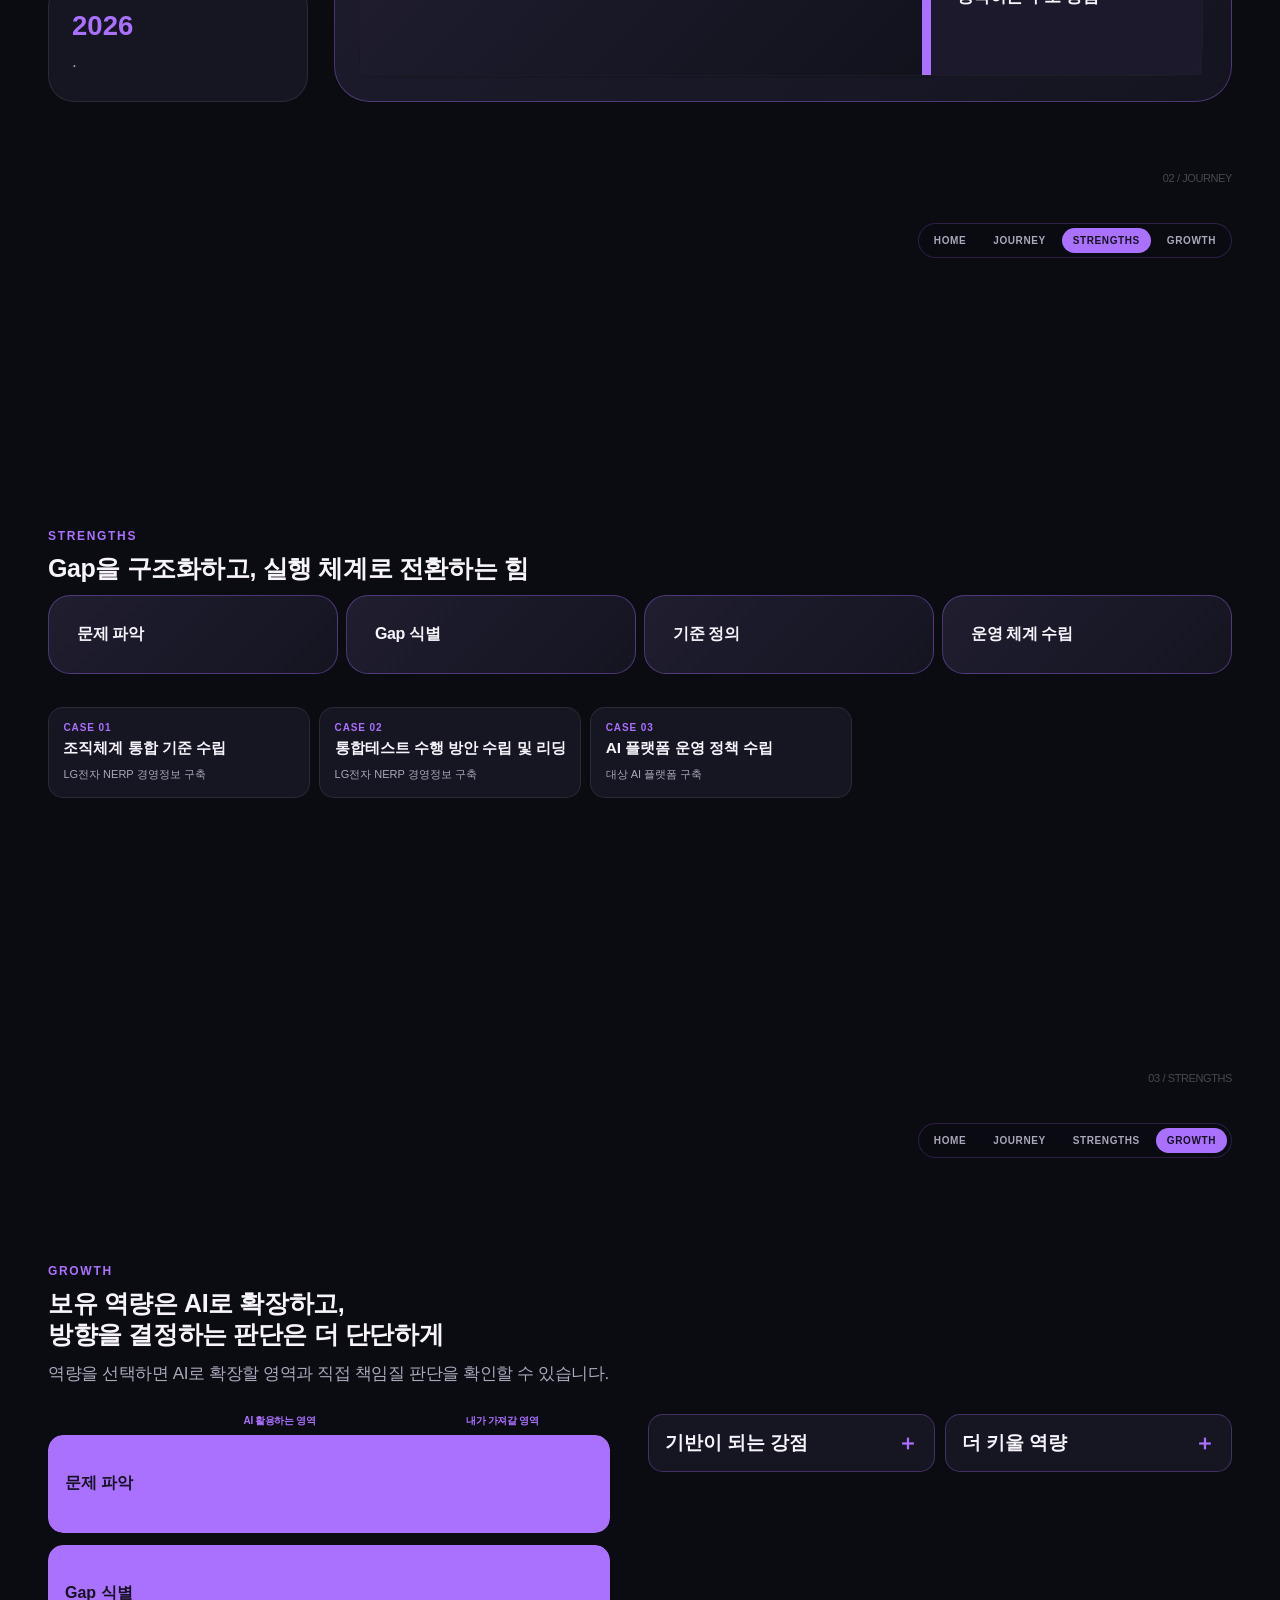
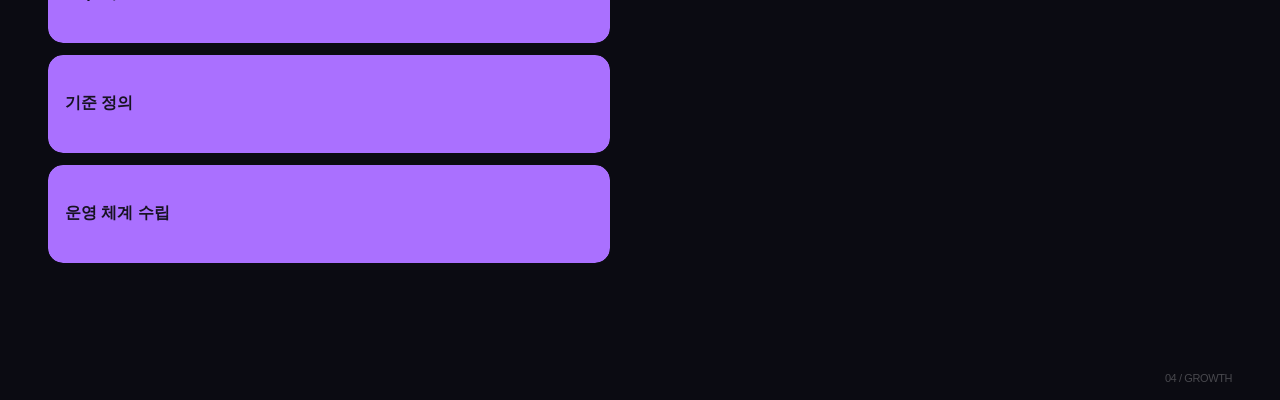
==== commit 61c28fd5: "Refine portfolio content and interactions" ====
--- a/mycareer.html
+++ b/mycareer.html
@@ -5,8 +5,8 @@
   <meta name="viewport" content="width=device-width,initial-scale=1,viewport-fit=cover">
   <meta name="description" content="">
   <title>박신미 | Career Storytelling</title>
-  <link rel="stylesheet" href="mycareer.css?v=20260919-3">
-  <script type="module" src="mycareer/app.js?v=20260919-2"></script>
+  <link rel="stylesheet" href="mycareer.css?v=20260920-9">
+  <script type="module" src="mycareer/app.js?v=20260920-9"></script>
 </head>
 <body>
   <div class="progress" id="progress" aria-hidden="true"></div>
@@ -14,6 +14,7 @@
 
   <main hidden>
     <section class="slide home-slide" id="home" aria-label="Career Storytelling Home">
+      <p class="home-label" data-text="home.headerLabel"></p>
       <div class="slide-inner home-grid">
         <figure class="quokka-figure">
           <div class="quokka-card"><img id="quokkaImage" src="images/쿼카 이미지.png" alt=""></div>
@@ -49,9 +50,9 @@
           <!-- <p class="lead" data-text="strengths.description"> -->
             <div class="case-steps">
             <div class="detail-panel case-detail"><b>문제 파악</b></div>
-            <div class="detail-panel case-detail"><b>차이 도출</b></div>
+            <div class="detail-panel case-detail"><b>Gap 식별</b></div>
             <div class="detail-panel case-detail"><b>기준 정의</b></div>
-            <div class="detail-panel case-detail"><b>성과 분석</b></div>
+            <div class="detail-panel case-detail"><b>운영 체계 수립</b></div>
             </div>
           <!-- </p> -->
         </header>
@@ -62,7 +63,7 @@
           <div class="select-list case-list" id="caseTabs" aria-label="강점 사례 선택"></div>
           <article class="detail-panel case-detail" id="caseDetail" aria-live="polite" hidden></article>
         </div>
-        <p class="closing" data-text="strengths.closing"></p>
+
       </div>
       <span class="page-no">03 / STRENGTHS</span>
     </section>
@@ -76,20 +77,22 @@
           <p class="lead" data-text="growth.description"></p>
         </header>
         <div class="growth-layout">
-          <div>
-            <div class="capability-tabs" id="capabilityTabs" aria-label="역량 선택"></div>
-            <article class="growth-detail" id="growthDetail" aria-live="polite" hidden></article>
-          </div>
-          <div class="growth-secondary">
-            <section class="accordion-panel" id="foundationPanel">
-              <button class="accordion-trigger" type="button" aria-expanded="false"><span data-text="growth.foundationTitle"></span><b>＋</b></button>
+          <section class="growth-primary" aria-label="AI 활용 영역과 직접 책임질 판단">
+            <div class="capability-column-labels" aria-hidden="true">
+              <span></span><span>AI 활용하는 영역</span><span>내가 가져갈 영역</span>
+            </div>
+            <div class="capability-rows" id="capabilityRows"></div>
+          </section>
+          <section class="growth-secondary" aria-label="강점과 성장 역량">
+            <div class="growth-secondary-tabs">
+              <button class="growth-toggle" type="button" aria-expanded="false" aria-controls="foundationContent"><span data-text="growth.foundationTitle"></span><b>＋</b></button>
+              <button class="growth-toggle" type="button" aria-expanded="false" aria-controls="priorityContent"><span data-text="growth.priorityTitle"></span><b>＋</b></button>
+            </div>
+            <div class="growth-secondary-content">
               <div class="accordion-content" id="foundationContent" hidden></div>
-            </section>
-            <section class="accordion-panel" id="priorityPanel">
-              <button class="accordion-trigger" type="button" aria-expanded="false"><span data-text="growth.priorityTitle"></span><b>＋</b></button>
               <div class="accordion-content" id="priorityContent" hidden></div>
-            </section>
-          </div>
+            </div>
+          </section>
         </div>
       </div>
       <span class="page-no">04 / GROWTH</span>
--- a/mycareer.css
+++ b/mycareer.css
@@ -56,7 +56,7 @@
 /* JOURNEY 프로젝트 카드: 같은 연도의 프로젝트를 이름·수행 내용·경험별로 분리합니다. */
 .journey-detail{display:block;padding:clamp(16px,2.2vw,28px)}
 .journey-detail-head{display:flex;align-items:baseline;justify-content:space-between;gap:16px;margin-bottom:12px}
-.journey-detail-head .detail-kicker,.journey-detail-head h3{margin:0}
+.journey-detail-head .detail-kicker{margin:0}
 .project-cards{display:grid;grid-template-columns:repeat(2,minmax(0,1fr));gap:11px}
 .project-card{min-width:0;padding:clamp(13px,1.6vw,19px);border-radius:16px;background:rgba(11,11,18,.54)}
 .project-card-head{display:flex;align-items:start;justify-content:space-between;gap:10px;margin-bottom:8px}
@@ -101,7 +101,7 @@
 #journey .slide-inner{width:min(100%,1540px)}
 #journey .slide-head{margin-bottom:clamp(20px,3vh,30px)}
 #journey .eyebrow{font-size:clamp(14px,1.15vw,19px);letter-spacing:.16em}
-#journey .slide-head h2{font-size:clamp(36px,3.5vw,56px);line-height:1.16;letter-spacing:-.04em}
+#journey .slide-head h2{font-size:clamp(30px,3.5vw,56px);line-height:1.16;letter-spacing:-.04em}
 #journey .slide-head .lead{font-size:clamp(16px,1.35vw,21px);line-height:1.5}
 #journey .journey-layout{grid-template-columns:minmax(260px,.48fr) minmax(0,1.86fr);gap:clamp(20px,2vw,30px)}
 #journey .journey-list{gap:clamp(10px,1.5vh,17px)}
@@ -111,7 +111,6 @@
 #journey .journey-detail{padding:clamp(16px,1.8vw,27px);border-radius:36px}
 #journey .journey-detail-head{margin-bottom:clamp(12px,1.7vh,18px);padding:0 4px}
 #journey .journey-detail-head .detail-kicker{padding:8px 13px;background:rgba(28,25,43,.94);box-shadow:0 8px 22px rgba(0,0,0,.42);font-size:clamp(12px,1.15vw,18px)}
-#journey .journey-detail-head h3{padding:6px 12px;background:rgba(20,18,29,.9);box-shadow:0 8px 22px rgba(0,0,0,.4);font-size:clamp(13px,1.25vw,19px)}
 #journey .project-cards{gap:clamp(10px,1.5vh,17px)}
 #journey .project-card{min-height:clamp(126px,18vh,190px);grid-template-columns:minmax(0,1.55fr) minmax(280px,.72fr);border-radius:32px}
 #journey .project-main{padding:clamp(19px,2vw,30px);box-shadow:12px 0 30px rgba(0,0,0,.24)}
@@ -143,3 +142,107 @@
 #journey .project-cards::-webkit-scrollbar-thumb{border-radius:99px;background:var(--accent)}
 #journey .project-cards::-webkit-scrollbar-track{background:transparent}
 @media(max-width:760px){#journey .project-card{min-height:max-content}#journey .project-cards{padding-right:3px}#journey .project-card-head h4,#journey .project-card .project-list li,#journey .project-insight p{word-break:break-word}}
+
+/* STRENGTHS 단계별 수행 업무는 여러 항목을 불릿 목록으로 표시합니다. */
+.case-step-list{margin:0;padding-left:18px}
+.case-step-list li{margin:4px 0;color:var(--text);font-size:clamp(11px,1vw,13px);line-height:1.5}
+.case-step-list li::marker{color:var(--accent)}
+@media(max-height:720px) and (min-width:761px){.case-step-list{padding-left:15px}.case-step-list li{margin:2px 0;font-size:10px}}
+@media(max-width:760px){.case-step-list{padding-left:13px}.case-step-list li{margin:2px 0;font-size:9px}}
+
+
+/* 요청한 발표 제목과 HOME 라벨 크기 */
+.home-label{position:absolute;z-index:20;top:clamp(16px,2.5vh,26px);left:clamp(20px,4vw,48px);margin:0;color:var(--accent);font-size:13px;font-weight:900;letter-spacing:.08em}
+.quokka-figure figcaption{font-size:20px}
+#journey .slide-head h2,#strengths .slide-head h2,#growth .slide-head h2{font-size:25px;line-height:1.25}
+.journey-detail-head{justify-content:flex-start}
+@media(max-width:760px){.home-label{top:12px;left:16px;font-size:10px}.quokka-figure figcaption{font-size:14px}#journey .slide-head h2,#strengths .slide-head h2,#growth .slide-head h2{font-size:25px}}
+
+/* GROWTH 인터랙티브 레이아웃: 초기에는 선택 막대만, 클릭 후 상세 영역을 펼칩니다. */
+#growth .slide-inner{width:min(100%,1420px)}
+#growth .slide-head{margin-bottom:clamp(18px,3vh,30px)}
+#growth .growth-layout{display:grid;grid-template-columns:minmax(0,1fr) minmax(0,1.04fr);gap:clamp(22px,3vw,42px);align-items:start}
+.growth-primary,.growth-secondary{min-width:0}
+.growth-group-title{margin:0 0 18px;font-size:clamp(19px,1.7vw,27px);line-height:1.3}
+.capability-column-labels{display:grid;grid-template-columns:112px 1fr 1fr;gap:12px;margin:0 0 7px;padding:0 2px;color:var(--accent);font-size:10px;font-weight:850;text-align:center}
+.capability-rows{display:grid;gap:12px}
+.capability-row{width:100%;min-width:0;display:flex;gap:0;border-radius:15px;overflow:hidden;transition:gap .32s ease}
+.capability-toggle{flex:1 1 100%;min-width:0;min-height:98px;padding:17px;border:0;border-radius:15px;background:var(--accent);color:#171222;font-size:clamp(15px,1.25vw,19px);font-weight:900;text-align:left;cursor:pointer;transition:flex-basis .34s ease,background .2s ease,transform .2s ease}
+.capability-toggle:hover,.capability-toggle:focus-visible{background:#b98cff}
+.capability-row.expanded{gap:12px;overflow:visible}
+.capability-row.expanded .capability-toggle{flex:0 0 112px}
+.capability-detail{flex:1 1 auto;min-width:0;display:grid;grid-template-columns:1fr 1fr;gap:12px;animation:capabilityReveal .32s ease}
+.capability-value{min-width:0;padding:17px 19px;display:flex;align-items:flex-start;border-radius:15px;background:var(--surface);font-size:clamp(12px,1.05vw,15px);line-height:1.5}
+.capability-value.human-value{background:var(--surface-2)}
+@keyframes capabilityReveal{from{opacity:0;transform:translateX(-18px)}to{opacity:1;transform:none}}
+
+/* 우측 두 그룹도 각각 독립적으로 열고 닫습니다. */
+#growth .growth-secondary{display:flex;flex-direction:column;gap:16px}
+#growth .accordion-panel{overflow:visible;border:0;border-radius:0;background:transparent}
+#growth .accordion-trigger{padding:0 0 13px;border:0;border-bottom:1px solid rgba(170,112,255,.28);border-radius:0;background:transparent;font-size:clamp(19px,1.7vw,27px)}
+#growth .accordion-trigger b{font-size:22px}
+#growth .accordion-panel.expanded .accordion-trigger{border-bottom-color:transparent}
+#growth .accordion-content{padding:0;display:grid;grid-template-columns:repeat(3,minmax(0,1fr));gap:12px;animation:accordionReveal .3s ease}
+#growth .accordion-content[hidden]{display:none}
+#growth .mini-item{min-height:178px;padding:19px;border-radius:15px;background:var(--surface)}
+#growth #priorityPanel .mini-item{background:var(--surface-2)}
+#growth .mini-item small{font-size:9px}
+#growth .mini-item b{margin:13px 0 10px;font-size:clamp(13px,1.15vw,17px);line-height:1.4}
+#growth .mini-item p{font-size:clamp(10px,.9vw,13px);line-height:1.55}
+@keyframes accordionReveal{from{opacity:0;transform:translateY(-8px)}to{opacity:1;transform:none}}
+
+/* 낮은 화면에서는 여백과 카드 높이를 줄여 한 슬라이드 안에 유지합니다. */
+@media(max-height:720px) and (min-width:761px){#growth .slide-head{margin-bottom:12px}#growth .growth-layout{gap:20px}.growth-group-title,#growth .accordion-trigger{font-size:18px}.capability-rows{gap:7px}.capability-toggle{min-height:68px;padding:11px;font-size:13px}.capability-column-labels{grid-template-columns:94px 1fr 1fr}.capability-row.expanded{gap:7px}.capability-row.expanded .capability-toggle{flex-basis:94px}.capability-detail{gap:7px}.capability-value{padding:11px;font-size:10px}#growth .growth-secondary{gap:10px}#growth .accordion-trigger{padding-bottom:8px}#growth .accordion-content{gap:7px}#growth .mini-item{min-height:112px;padding:12px}#growth .mini-item b{margin:7px 0 5px;font-size:11px}#growth .mini-item p{font-size:9px}}
+
+/* 모바일에서는 좌우 영역을 위아래로 배치하고 펼침 동작은 그대로 유지합니다. */
+@media(max-width:760px){#growth .growth-layout{grid-template-columns:1fr;gap:12px}.growth-group-title,#growth .accordion-trigger{font-size:15px}.growth-group-title{margin-bottom:8px}.capability-column-labels{grid-template-columns:76px 1fr 1fr;font-size:7px;gap:5px}.capability-rows{gap:5px}.capability-toggle{min-height:50px;padding:8px;font-size:10px}.capability-row.expanded{gap:5px}.capability-row.expanded .capability-toggle{flex-basis:76px}.capability-detail{gap:5px}.capability-value{padding:8px;font-size:8px;border-radius:10px}#growth .growth-secondary{display:grid;grid-template-columns:1fr 1fr;gap:7px}#growth .accordion-trigger{padding:8px 0;font-size:11px}#growth .accordion-content{position:absolute;z-index:30;left:16px;right:16px;grid-template-columns:repeat(3,1fr);padding:9px;background:var(--surface-2);border-radius:13px;box-shadow:0 18px 45px rgba(0,0,0,.55)}#growth .mini-item{min-height:100px;padding:9px}#growth .mini-item b{margin:6px 0 4px;font-size:9px}#growth .mini-item p{font-size:8px}}
+
+/* STRENGTHS 사례 가독성: 상세 불릿은 확대하고 사례 탭은 가장 긴 제목 너비에 맞춥니다. */
+#strengths .strength-layout{grid-template-columns:max-content minmax(0,1fr)}
+#strengths .case-list{width:max-content;max-width:100%}
+#strengths .case-list button{width:100%}
+#strengths .case-list button b{white-space:nowrap}
+#strengths .case-detail .case-step-list li{font-size:15px;line-height:1.5}
+@media(max-width:760px){#strengths .strength-layout{grid-template-columns:1fr}#strengths .case-list{width:100%;max-width:none}#strengths .case-list button{width:auto}#strengths .case-list button b{white-space:normal}#strengths .case-detail .case-step-list li{font-size:15px}}
+
+/* GROWTH 좌측: 그룹 제목 없이 네 역량과 펼쳐지는 판단 내용만 표시합니다. */
+#growth .capability-column-labels{margin-top:0}
+#growth .capability-detail .capability-value{font-size:15px;line-height:1.55}
+
+/* GROWTH 우측: 두 제목을 나란히 두고 선택한 한 그룹의 내용만 아래에 표시합니다. */
+#growth .growth-secondary{display:block;min-width:0}
+#growth .growth-secondary-tabs{display:grid;grid-template-columns:1fr 1fr;gap:10px;margin-bottom:14px}
+#growth .growth-toggle{width:100%;min-height:58px;padding:13px 16px;display:flex;align-items:center;justify-content:space-between;gap:12px;border:1px solid rgba(170,112,255,.3);border-radius:15px;background:var(--surface);color:var(--text);font-size:clamp(16px,1.45vw,22px);font-weight:850;text-align:left;cursor:pointer;transition:border-color .2s ease,background .2s ease}
+#growth .growth-toggle b{color:var(--accent);font-size:21px}
+#growth .growth-toggle:hover,#growth .growth-toggle:focus-visible,#growth .growth-toggle.active{border-color:var(--accent);background:var(--surface-2)}
+#growth .growth-secondary-content{min-width:0}
+#growth .growth-secondary-content .accordion-content{position:static;display:grid;grid-template-columns:repeat(3,minmax(0,1fr));gap:12px;padding:0;background:transparent;border-radius:0;box-shadow:none;animation:accordionReveal .3s ease}
+#growth .growth-secondary-content .accordion-content[hidden]{display:none}
+#growth .growth-secondary-content .mini-item{min-height:210px;padding:22px;border-radius:16px;background:var(--surface)}
+#growth #priorityContent .mini-item{background:var(--surface-2)}
+#growth .growth-secondary-content .mini-item small{font-size:11px;letter-spacing:.08em}
+#growth .growth-secondary-content .mini-item b{margin:15px 0 11px;font-size:clamp(15px,1.3vw,19px);line-height:1.4}
+#growth .growth-secondary-content .mini-item p{font-size:clamp(13px,1vw,15px);line-height:1.6}
+@media(max-height:720px) and (min-width:761px){#growth .growth-secondary-tabs{margin-bottom:8px}#growth .growth-toggle{min-height:44px;padding:9px 11px;font-size:14px}#growth .growth-secondary-content .mini-item{min-height:145px;padding:14px}#growth .growth-secondary-content .mini-item small{font-size:9px}#growth .growth-secondary-content .mini-item b{margin:8px 0 6px;font-size:13px}#growth .growth-secondary-content .mini-item p{font-size:11px}#growth .capability-detail .capability-value{font-size:15px}}
+@media(max-width:760px){#growth .growth-secondary{display:block}#growth .growth-secondary-tabs{gap:6px;margin-bottom:7px}#growth .growth-toggle{min-height:42px;padding:8px;font-size:11px;border-radius:10px}#growth .growth-toggle b{font-size:14px}#growth .growth-secondary-content .accordion-content{position:static;grid-template-columns:repeat(3,minmax(0,1fr));gap:5px;padding:0;box-shadow:none}#growth .growth-secondary-content .mini-item{min-height:105px;padding:8px}#growth .growth-secondary-content .mini-item small{font-size:7px}#growth .growth-secondary-content .mini-item b{margin:5px 0 4px;font-size:9px}#growth .growth-secondary-content .mini-item p{font-size:8px}#growth .capability-detail .capability-value{font-size:15px}}
+
+/* GROWTH 기반 강점 카드의 텍스트 크기 */
+#growth #foundationContent .mini-item small,
+#growth #foundationContent .mini-item b{font-size:15px}
+#growth #foundationContent .mini-item p{font-size:13px}
+
+/* GROWTH 더 키울 역량 카드의 텍스트 크기 */
+#growth #priorityContent .mini-item small,
+#growth #priorityContent .mini-item b{font-size:15px}
+#growth #priorityContent .mini-item p{font-size:13px}
+
+/* GROWTH 역량 행 전환: DOM을 숨기지 않고 고정 높이에서 너비·투명도만 부드럽게 변경합니다. */
+#growth .capability-row{height:98px;min-height:98px;display:flex;align-items:stretch;gap:0;overflow:hidden;transition:gap .38s cubic-bezier(.22,1,.36,1)}
+#growth .capability-toggle{height:98px;min-height:98px;flex:0 0 100%;transform:none;transition:flex-basis .38s cubic-bezier(.22,1,.36,1),background-color .2s ease,border-radius .38s ease}
+#growth .capability-detail{height:98px;min-width:0;max-width:0;flex:1 1 auto;grid-template-columns:1fr 1fr;gap:12px;overflow:hidden;opacity:0;visibility:hidden;pointer-events:none;animation:none;transform:none;transition:max-width .38s cubic-bezier(.22,1,.36,1),opacity .22s ease,visibility 0s linear .38s}
+#growth .capability-row.expanded{gap:12px;overflow:hidden}
+#growth .capability-row.expanded .capability-toggle{flex-basis:112px;border-radius:15px}
+#growth .capability-row.expanded .capability-detail{max-width:calc(100% - 124px);opacity:1;visibility:visible;pointer-events:auto;transition:max-width .38s cubic-bezier(.22,1,.36,1),opacity .28s ease .08s,visibility 0s}
+#growth .capability-value{height:98px;overflow:hidden}
+@media(max-height:720px) and (min-width:761px){#growth .capability-row,#growth .capability-toggle,#growth .capability-detail,#growth .capability-value{height:68px;min-height:68px}#growth .capability-row.expanded .capability-toggle{flex-basis:94px}#growth .capability-row.expanded .capability-detail{max-width:calc(100% - 101px)}}
+@media(max-width:760px){#growth .capability-row,#growth .capability-toggle,#growth .capability-detail,#growth .capability-value{height:50px;min-height:50px}#growth .capability-row.expanded .capability-toggle{flex-basis:76px}#growth .capability-row.expanded .capability-detail{max-width:calc(100% - 81px);gap:5px}}
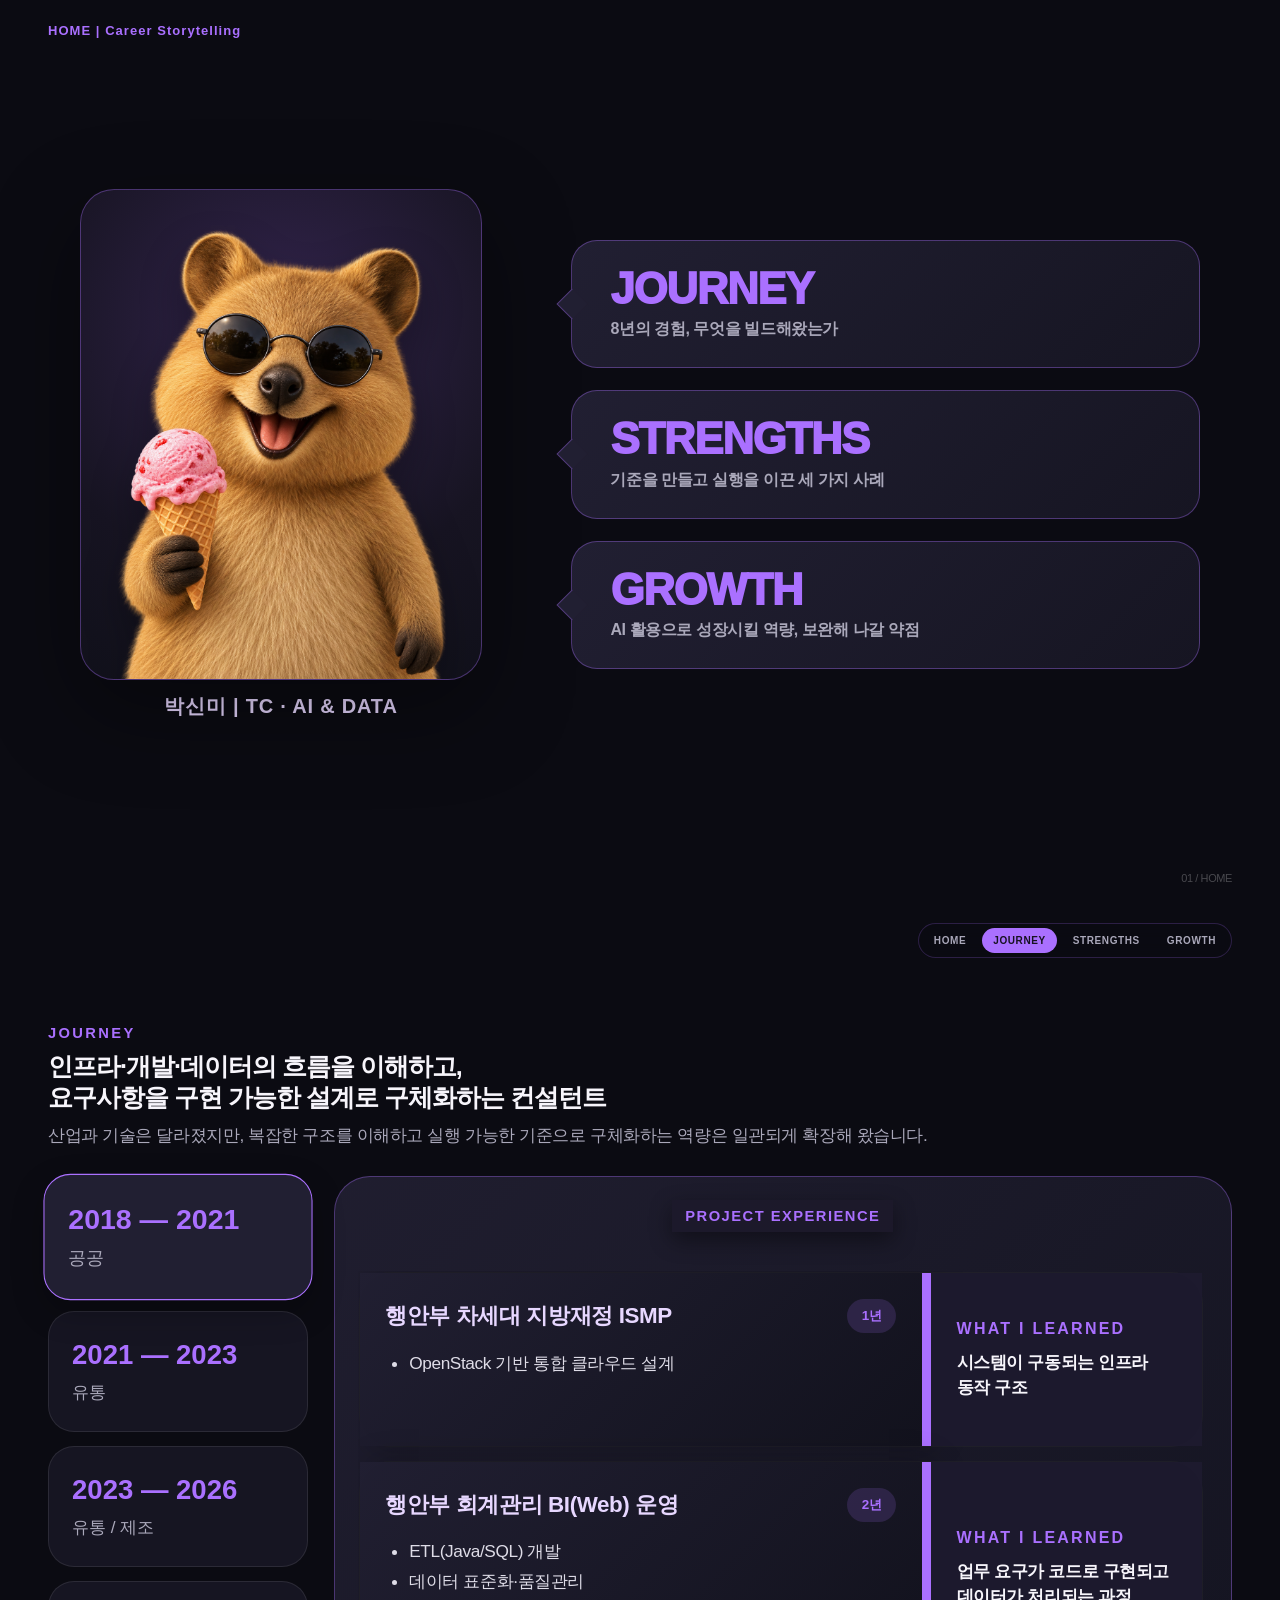
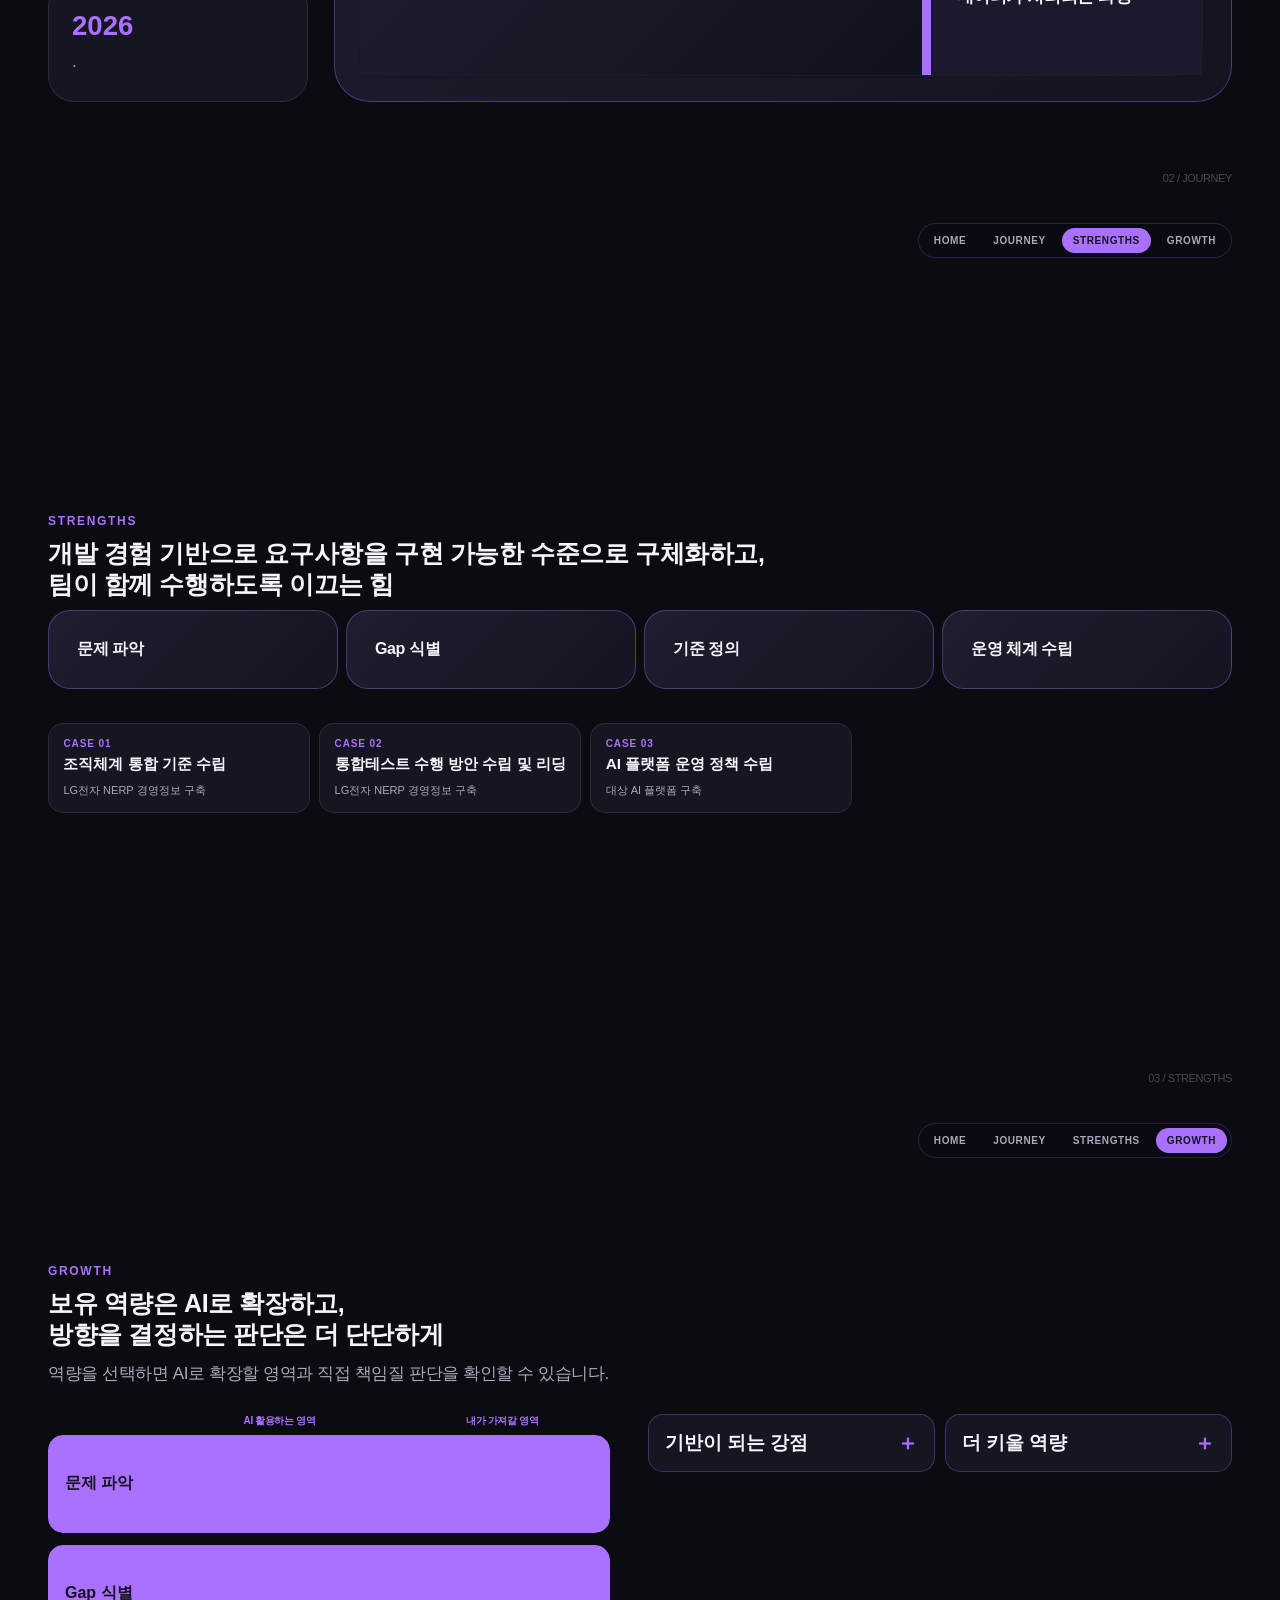
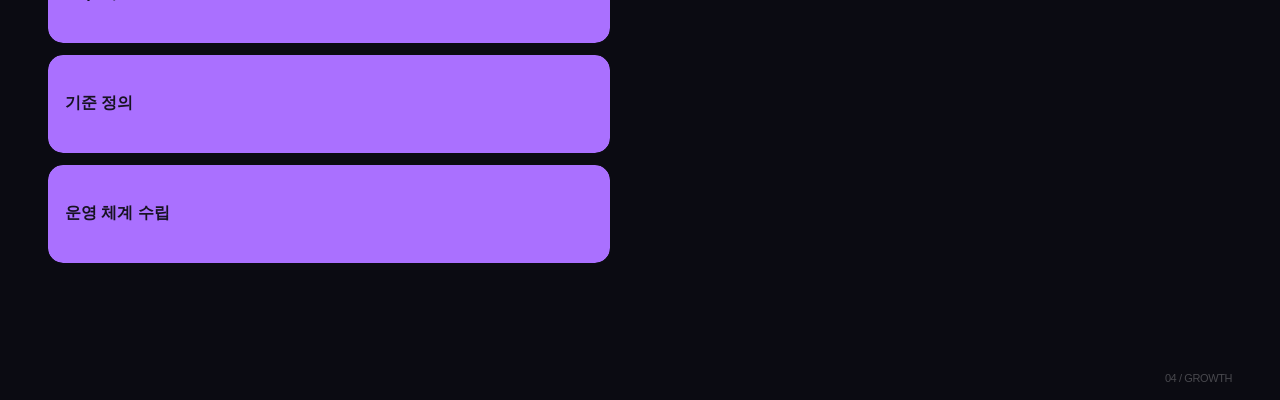
==== commit aba42c78: "Refine portfolio copy and text wrapping" ====
--- a/mycareer.html
+++ b/mycareer.html
@@ -5,8 +5,8 @@
   <meta name="viewport" content="width=device-width,initial-scale=1,viewport-fit=cover">
   <meta name="description" content="">
   <title>박신미 | Career Storytelling</title>
-  <link rel="stylesheet" href="mycareer.css?v=20260920-9">
-  <script type="module" src="mycareer/app.js?v=20260920-9"></script>
+  <link rel="stylesheet" href="mycareer.css?v=20260920-10">
+  <script type="module" src="mycareer/app.js?v=20260920-10"></script>
 </head>
 <body>
   <div class="progress" id="progress" aria-hidden="true"></div>
--- a/mycareer.css
+++ b/mycareer.css
@@ -246,3 +246,18 @@
 #growth .capability-value{height:98px;overflow:hidden}
 @media(max-height:720px) and (min-width:761px){#growth .capability-row,#growth .capability-toggle,#growth .capability-detail,#growth .capability-value{height:68px;min-height:68px}#growth .capability-row.expanded .capability-toggle{flex-basis:94px}#growth .capability-row.expanded .capability-detail{max-width:calc(100% - 101px)}}
 @media(max-width:760px){#growth .capability-row,#growth .capability-toggle,#growth .capability-detail,#growth .capability-value{height:50px;min-height:50px}#growth .capability-row.expanded .capability-toggle{flex-basis:76px}#growth .capability-row.expanded .capability-detail{max-width:calc(100% - 81px);gap:5px}}
+
+/* 텍스트 줄바꿈
+   한글 어절과 영문 단어를 우선 한 덩어리로 유지합니다.
+   다만 긴 문구가 컨테이너보다 넓을 때는 한글 글자 단위로 자연스럽게 줄바꿈해
+   텍스트가 잘리거나 화면 밖으로 넘치지 않도록 합니다. */
+:where(h1,h2,h3,h4,h5,h6,p,li,b,strong,span,small,button,a,figcaption){
+  white-space:normal;
+  word-break:keep-all;
+  overflow-wrap:break-word;
+  line-break:strict;
+  hyphens:none;
+}
+
+/* 이전에 사례 제목을 한 줄로 고정하던 규칙을 해제합니다. */
+#strengths .case-list button b{white-space:normal}
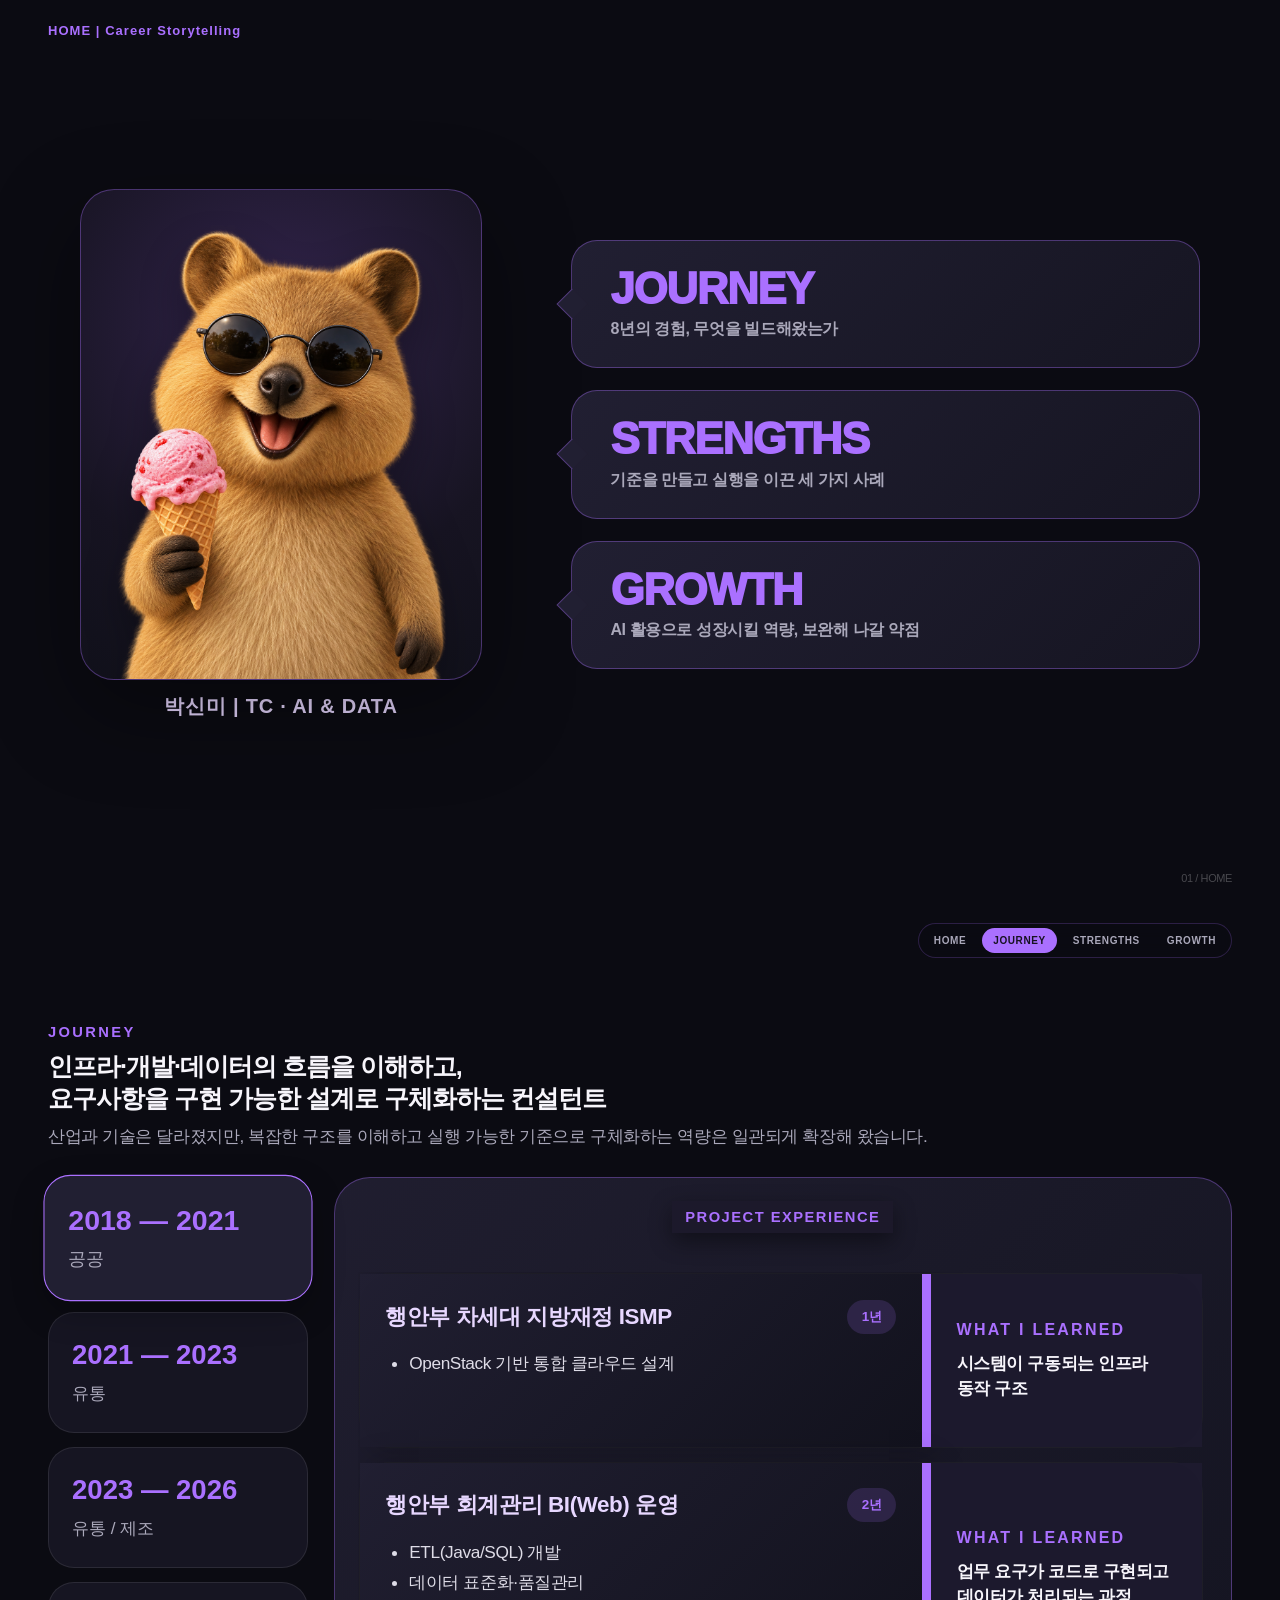
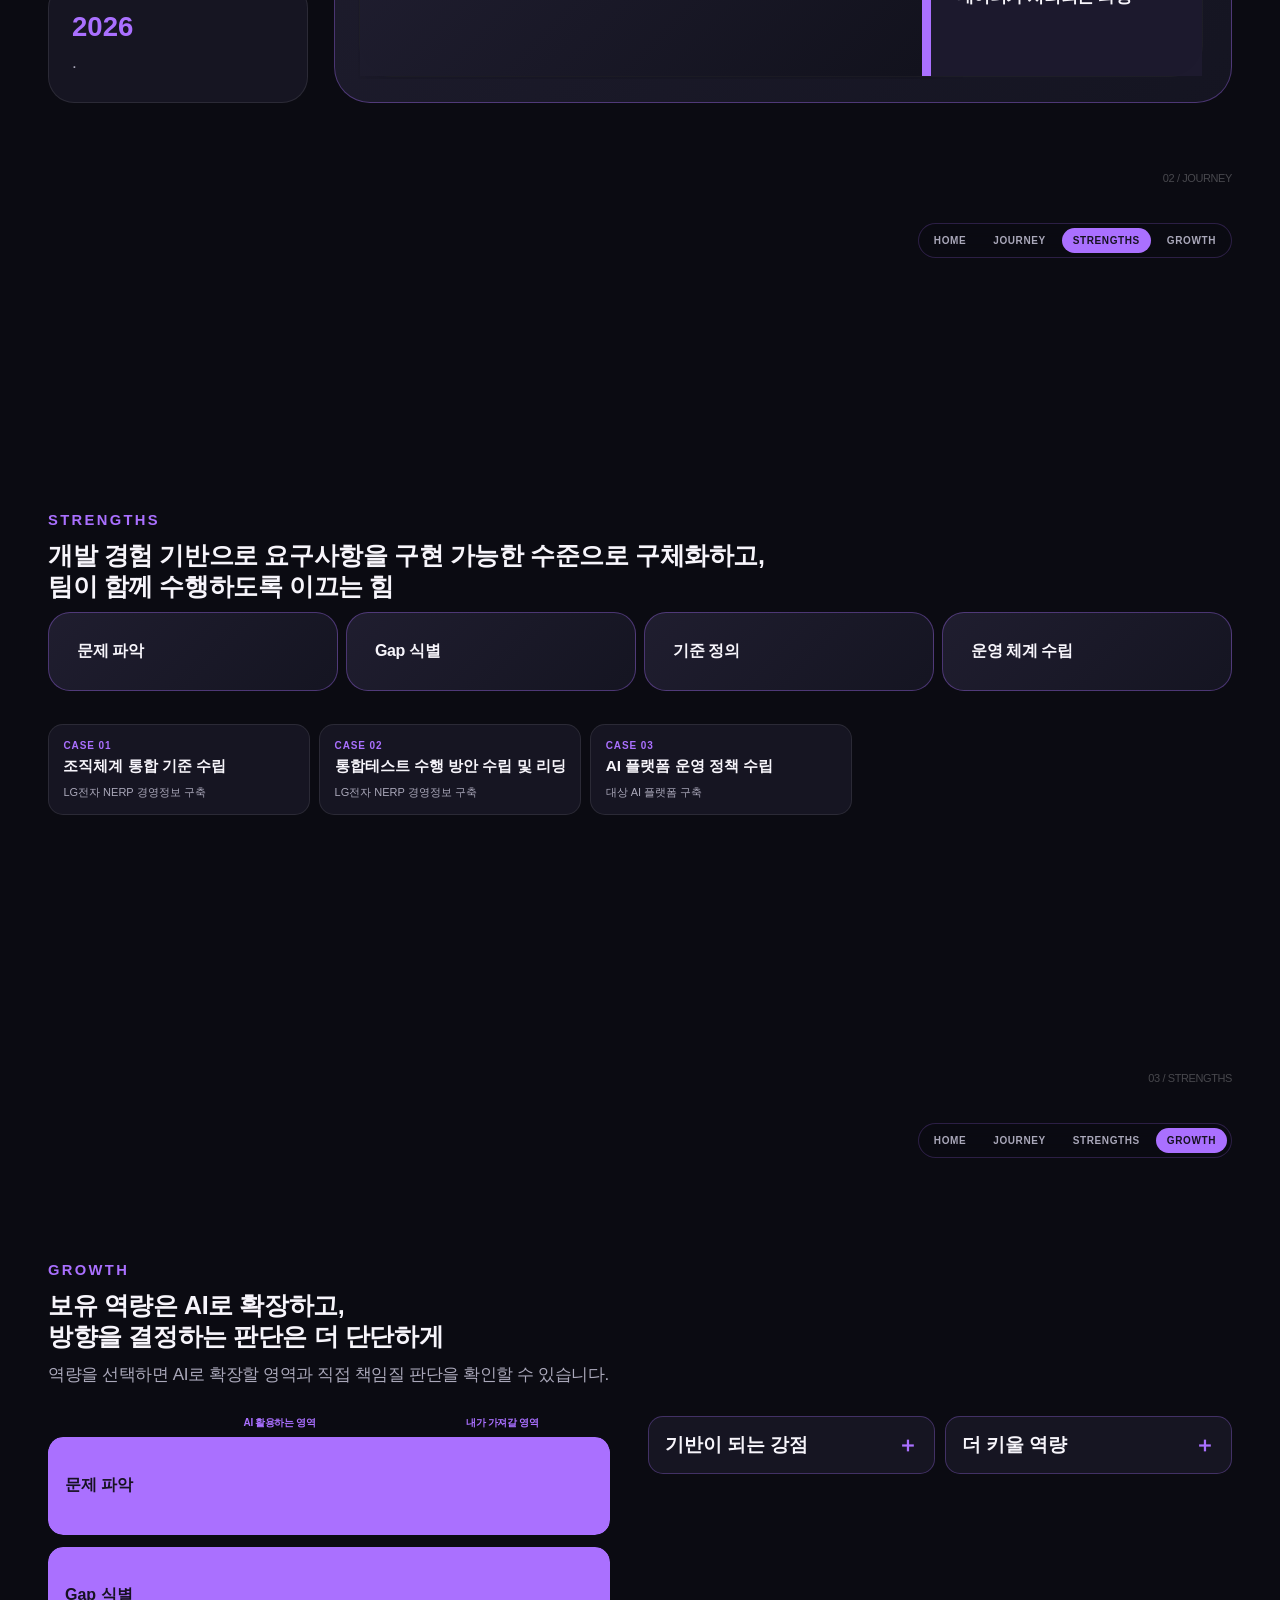
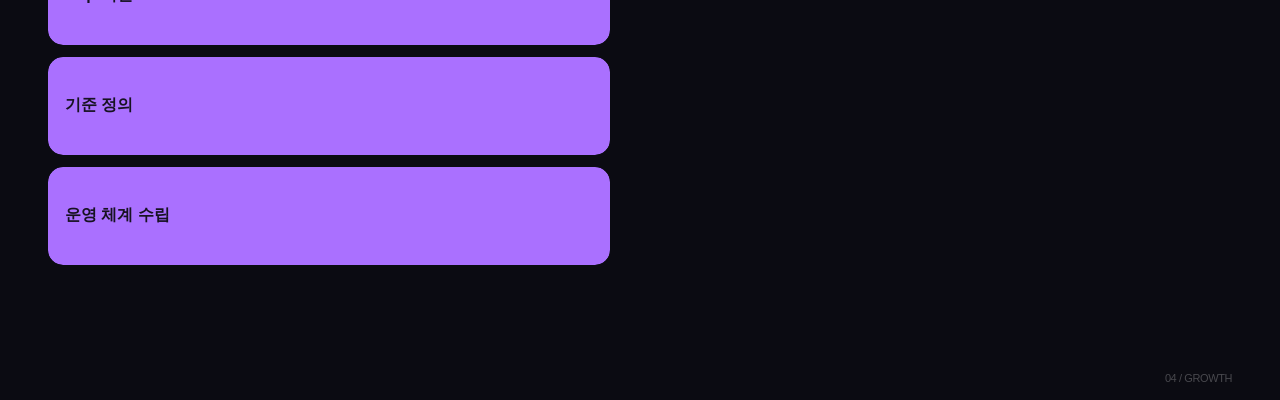
==== commit fee7fe47: "Align portfolio section sizing" ====
--- a/mycareer.html
+++ b/mycareer.html
@@ -5,7 +5,7 @@
   <meta name="viewport" content="width=device-width,initial-scale=1,viewport-fit=cover">
   <meta name="description" content="">
   <title>박신미 | Career Storytelling</title>
-  <link rel="stylesheet" href="mycareer.css?v=20260920-10">
+  <link rel="stylesheet" href="mycareer.css?v=20260920-11">
   <script type="module" src="mycareer/app.js?v=20260920-10"></script>
 </head>
 <body>
--- a/mycareer.css
+++ b/mycareer.css
@@ -261,3 +261,23 @@
 
 /* 이전에 사례 제목을 한 줄로 고정하던 규칙을 해제합니다. */
 #strengths .case-list button b{white-space:normal}
+
+/* 섹션 공통 정렬
+   JOURNEY를 기준으로 본문 최대 너비와 eyebrow 크기를 통일합니다. */
+#journey .slide-inner,
+#strengths .slide-inner,
+#growth .slide-inner{width:min(100%,1540px)}
+
+#journey .eyebrow,
+#strengths .eyebrow,
+#growth .eyebrow{
+  font-size:clamp(14px,1.15vw,19px);
+  line-height:1.2;
+  letter-spacing:.16em;
+}
+
+@media(max-height:560px) and (min-width:761px){
+  #journey .eyebrow,
+  #strengths .eyebrow,
+  #growth .eyebrow{font-size:12px}
+}
